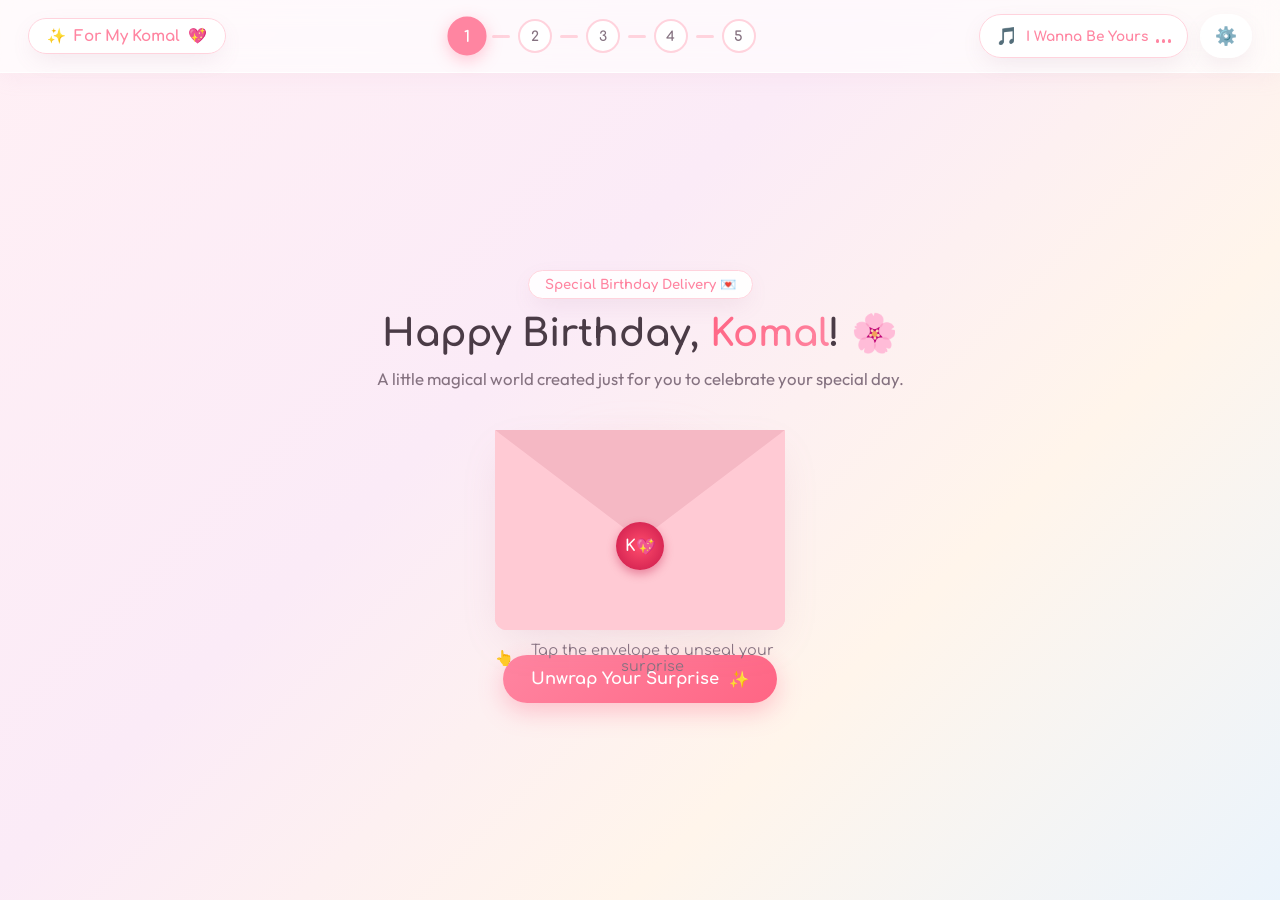
==== komal-birthday-web/index.html @ 4c9a9491 "feat: integrate Arctic Monkeys - I Wanna Be Yours arrangement and custom MP3 loader" ====
<!DOCTYPE html>
<html lang="en">
<head>
  <meta charset="UTF-8">
  <meta name="viewport" content="width=device-width, initial-scale=1.0, maximum-scale=1.0, user-scalable=no, viewport-fit=cover">
  <title>Happy Birthday Komal! 🌸✨</title>
  <meta name="description" content="A magical, interactive birthday surprise website made with love for Komal.">
  <meta name="theme-color" content="#FFE4E1">

  <!-- Google Fonts -->
  <link rel="preconnect" href="https://fonts.googleapis.com">
  <link rel="preconnect" href="https://fonts.gstatic.com" crossorigin>
  <link href="https://fonts.googleapis.com/css2?family=Caveat:wght@600;700&family=Comfortaa:wght@400;600;700&family=Outfit:wght@300;400;500;600;700&family=Playfair+Display:ital,wght@0,600;1,600&display=swap" rel="stylesheet">

  <link rel="stylesheet" href="css/style.css">
</head>
<body>
  <!-- Ambient Particle Canvas for Sparkles and Hearts -->
  <canvas id="ambient-canvas"></canvas>
  <canvas id="confetti-canvas"></canvas>

  <!-- App Header & Navigation Bar -->
  <header class="app-header">
    <div class="header-left">
      <div class="recipient-tag">
        <span class="sparkle-icon">✨</span>
        <span class="tag-text">For My Komal</span>
        <span class="heart-pulse">💖</span>
      </div>
    </div>

    <!-- Scene Progress Indicator -->
    <nav class="scene-stepper" aria-label="Progress">
      <button class="step-dot active" data-scene="1" title="Surprise Gate"><span class="step-num">1</span></button>
      <div class="step-line"></div>
      <button class="step-dot" data-scene="2" title="Balloons"><span class="step-num">2</span></button>
      <div class="step-line"></div>
      <button class="step-dot" data-scene="3" title="Birthday Cake"><span class="step-num">3</span></button>
      <div class="step-line"></div>
      <button class="step-dot" data-scene="4" title="Love Letter"><span class="step-num">4</span></button>
      <div class="step-line"></div>
      <button class="step-dot" data-scene="5" title="Gift Box"><span class="step-num">5</span></button>
    </nav>

    <div class="header-right">
      <!-- Music Control: Arctic Monkeys - I Wanna Be Yours -->
      <button id="music-btn" class="icon-btn music-track-btn" title="Arctic Monkeys - I Wanna Be Yours" aria-label="Music Toggle">
        <span class="music-icon">🎵</span>
        <span class="music-title">I Wanna Be Yours</span>
        <span class="sound-wave">
          <span class="bar"></span>
          <span class="bar"></span>
          <span class="bar"></span>
        </span>
      </button>

      <!-- Personalize / Add Photos Drawer Trigger -->
      <button id="open-settings-btn" class="icon-btn settings-btn" title="Personalize Photos & Letter" aria-label="Settings">
        <span>⚙️</span>
      </button>
    </div>
    <!-- Hidden HTML5 Audio Element for custom MP3 -->
    <audio id="bgm-audio" loop preload="auto" src="audio/i-wanna-be-yours.mp3"></audio>
  </header>

  <!-- Main Tablet Container -->
  <main class="viewport-stage">
    
    <!-- ==================== SCENE 1: THE SURPRISE GATE ==================== -->
    <section id="scene-1" class="scene active">
      <div class="scene-content gate-container">
        <div class="scene-badge">Special Birthday Delivery 💌</div>
        <h1 class="main-title">Happy Birthday, <span class="highlight-name name-target">Komal</span>! 🌸</h1>
        <p class="subtitle">A little magical world created just for you to celebrate your special day.</p>

        <!-- 3D Wax-Sealed Envelope -->
        <div class="envelope-wrapper" id="envelope-trigger" role="button" tabindex="0" aria-label="Open Birthday Envelope">
          <div class="envelope-glow"></div>
          <div class="envelope">
            <div class="envelope-back"></div>
            <div class="envelope-letter">
              <div class="mini-letter-content">
                <span class="mini-heart">🍓</span>
                <h3>To the sweetest girl in the universe...</h3>
                <p>Today is all about YOU! ✨</p>
              </div>
            </div>
            <div class="envelope-front"></div>
            <div class="envelope-flap"></div>
            <div class="wax-seal">
              <span class="seal-letter">K</span>
              <span class="seal-sparkle">💖</span>
            </div>
          </div>
          <div class="tap-hint">
            <span class="hand-icon">👆</span>
            <span>Tap the envelope to unseal your surprise</span>
          </div>
        </div>

        <button class="btn btn-primary start-journey-btn" id="start-btn">
          <span>Unwrap Your Surprise</span>
          <span class="btn-arrow">✨</span>
        </button>
      </div>
    </section>

    <!-- ==================== SCENE 2: BALLOON POP EXTRAVAGANZA ==================== -->
    <section id="scene-2" class="scene">
      <div class="scene-content balloons-stage">
        <div class="scene-badge">Mini Game • Tap & Pop 🎈</div>
        <h2 class="scene-heading">Pop Every Balloon, <span class="name-target">Komal</span>!</h2>
        <p class="scene-subheading">Each floating balloon holds a sweet reason why you are so special.</p>

        <div class="balloon-counter-badge">
          <span>Balloons Popped: </span>
          <strong id="popped-count">0</strong> / <strong>6</strong>
        </div>

        <!-- Floating Balloons Playground -->
        <div class="balloons-arena" id="balloons-arena">
          <!-- Injected via JavaScript with pastel colors -->
        </div>

        <!-- Compliment Popup Card -->
        <div class="compliment-card" id="compliment-display">
          <span class="quote-icon">🌸</span>
          <p id="compliment-text">Tap any balloon above to discover what's inside!</p>
        </div>

        <div class="scene-actions">
          <button class="btn btn-secondary nav-btn" data-target="1">
            <span>← Back</span>
          </button>
          <button class="btn btn-primary nav-btn disabled" id="balloons-next-btn" data-target="3">
            <span>Make a Birthday Wish 🎂</span>
            <span class="btn-arrow">➔</span>
          </button>
        </div>
      </div>
    </section>

    <!-- ==================== SCENE 3: CAKE & CANDLE RITUAL ==================== -->
    <section id="scene-3" class="scene">
      <div class="scene-content cake-stage">
        <div class="scene-badge">The Birthday Ritual 🎂</div>
        <h2 class="scene-heading">Make a Wish, <span class="name-target">Komal</span>!</h2>
        <p class="scene-subheading" id="blow-instruction">
          Close your eyes, make your deepest wish, and <strong>blow gently into your mic</strong> or <strong>tap each candle flame</strong>!
        </p>

        <!-- Mic Access Button / Status -->
        <div class="mic-status-bar">
          <button id="enable-mic-btn" class="pill-btn">
            <span>🎙️ Enable Mic to Blow Out Candles</span>
          </button>
          <span id="mic-feedback" class="mic-meter"></span>
        </div>

        <!-- 3D Birthday Cake Container -->
        <div class="cake-container" id="cake-interactive">
          <div class="cake-topper">
            <span class="topper-text">Happy Birthday Komal 💕</span>
          </div>

          <!-- Candles Container -->
          <div class="candles-row" id="candles-row">
            <div class="candle" data-candle="1">
              <div class="flame-wrapper">
                <div class="flame"></div>
                <div class="flame-glow"></div>
                <div class="smoke"></div>
              </div>
              <div class="wick"></div>
              <div class="candle-stick candle-pink"></div>
            </div>
            <div class="candle center-candle" data-candle="2">
              <div class="flame-wrapper">
                <div class="flame"></div>
                <div class="flame-glow"></div>
                <div class="smoke"></div>
              </div>
              <div class="wick"></div>
              <div class="candle-stick candle-yellow"></div>
            </div>
            <div class="candle" data-candle="3">
              <div class="flame-wrapper">
                <div class="flame"></div>
                <div class="flame-glow"></div>
                <div class="smoke"></div>
              </div>
              <div class="wick"></div>
              <div class="candle-stick candle-mint"></div>
            </div>
          </div>

          <!-- Multi-tier Cake -->
          <div class="cake-tiers">
            <!-- Top Tier -->
            <div class="cake-tier tier-top">
              <div class="frosting-layer">
                <span class="strawberry">🍓</span>
                <span class="strawberry">🍓</span>
                <span class="strawberry">🍓</span>
              </div>
              <div class="cake-body">
                <div class="cream-drips"></div>
                <div class="sprinkles"></div>
              </div>
            </div>

            <!-- Bottom Tier -->
            <div class="cake-tier tier-bottom">
              <div class="frosting-layer">
                <span class="macaron">🌸</span>
                <span class="macaron">💖</span>
                <span class="macaron">🌸</span>
              </div>
              <div class="cake-body">
                <div class="cream-drips"></div>
                <div class="sprinkles"></div>
              </div>
            </div>

            <!-- Cake Plate Stand -->
            <div class="cake-plate"></div>
          </div>
        </div>

        <!-- Post-Blow Wish Revealed Message -->
        <div class="wish-success-card" id="wish-success">
          <div class="sparkle-badge">🎉 May all your wishes come true! 🎉</div>
          <p>Your smile is the sweetest celebration in the world.</p>
        </div>

        <div class="scene-actions">
          <button class="btn btn-secondary nav-btn" data-target="2">
            <span>← Back</span>
          </button>
          <button class="btn btn-primary nav-btn disabled" id="cake-next-btn" data-target="4">
            <span>Open Your Love Letter 💌</span>
            <span class="btn-arrow">➔</span>
          </button>
        </div>
      </div>
    </section>

    <!-- ==================== SCENE 4: LOVE LETTER & POLAROIDS ==================== -->
    <section id="scene-4" class="scene">
      <div class="scene-content letter-stage">
        <div class="scene-badge">From The Bottom Of My Heart 💌</div>
        
        <!-- Two-column Tablet Layout -->
        <div class="letter-polaroids-grid">
          
          <!-- Column 1: The Stationery Love Letter -->
          <div class="letter-column">
            <div class="stationery-card">
              <div class="stationery-header">
                <div class="stationery-date" id="letter-date">September 23, 2026 • For Komal</div>
                <div class="stationery-seal">🌸</div>
              </div>
              <h2 class="letter-salutation">My Dearest <span class="name-target">Komal</span>,</h2>
              <div class="letter-body" id="letter-content-display">
                <p>Happy Birthday to the girl who walked into my life and made everything brighter, gentler, and infinitely more beautiful.</p>
                <p>Every time you laugh, my whole day lights up. Your kindness, your sweet stubbornness, the way your eyes sparkle when you're happy — there are a million little things about you that I fall in love with over and over again.</p>
                <p>I hope today showers you with all the warmth, joy, and peace you so effortlessly give to everyone around you. You deserve the entire universe and every sweet dream your heart is holding.</p>
                <p class="letter-closing">Always yours,<br><em id="sender-display" class="sender-name">Your Favorite Person 💕</em></p>
              </div>
              <div class="letter-footer">
                <span class="stationery-doodle">🎀 🍓 🍰 🌸 ✨</span>
              </div>
            </div>
          </div>

          <!-- Column 2: Vintage Polaroid Memories Stack -->
          <div class="polaroids-column">
            <div class="polaroids-shelf-header">
              <h3>Our Favorite Moments 📷</h3>
              <p>Swipe or tap each memory card</p>
            </div>

            <div class="polaroid-stack" id="polaroid-stack">
              <!-- Memory 1 -->
              <div class="polaroid-card" data-index="0" style="--rotation: -4deg;">
                <div class="tape-strip"></div>
                <div class="photo-frame">
                  <img id="polaroid-img-0" src="https://images.unsplash.com/photo-1518199266791-5375a83190b7?auto=format&fit=crop&w=600&q=80" alt="Beautiful Moment 1">
                </div>
                <p class="caption" id="polaroid-cap-0">That unforgettable radiant smile ✨</p>
              </div>

              <!-- Memory 2 -->
              <div class="polaroid-card" data-index="1" style="--rotation: 3deg;">
                <div class="tape-strip"></div>
                <div class="photo-frame">
                  <img id="polaroid-img-1" src="https://images.unsplash.com/photo-1516589178581-6cd7833ae3b2?auto=format&fit=crop&w=600&q=80" alt="Beautiful Moment 2">
                </div>
                <p class="caption" id="polaroid-cap-1">Sweetest laughs & memories 🌸</p>
              </div>

              <!-- Memory 3 -->
              <div class="polaroid-card" data-index="2" style="--rotation: -2deg;">
                <div class="tape-strip"></div>
                <div class="photo-frame">
                  <img id="polaroid-img-2" src="https://images.unsplash.com/photo-1529333166437-7750a6dd5a70?auto=format&fit=crop&w=600&q=80" alt="Beautiful Moment 3">
                </div>
                <p class="caption" id="polaroid-cap-2">My favorite travel partner 🍓</p>
              </div>

              <!-- Memory 4 -->
              <div class="polaroid-card" data-index="3" style="--rotation: 5deg;">
                <div class="tape-strip"></div>
                <div class="photo-frame">
                  <img id="polaroid-img-3" src="https://images.unsplash.com/photo-1522673607200-164d1b6ce486?auto=format&fit=crop&w=600&q=80" alt="Beautiful Moment 4">
                </div>
                <p class="caption" id="polaroid-cap-3">Always by your side, forever 💖</p>
              </div>
            </div>

            <!-- Quick Add Photos Banner -->
            <button class="add-photos-inline-btn" id="open-uploader-shortcut">
              <span>📷 Drop Your Real Photos Here</span>
            </button>
          </div>
        </div>

        <div class="scene-actions">
          <button class="btn btn-secondary nav-btn" data-target="3">
            <span>← Back</span>
          </button>
          <button class="btn btn-primary nav-btn" data-target="5">
            <span>One More Surprise! 🎁</span>
            <span class="btn-arrow">➔</span>
          </button>
        </div>
      </div>
    </section>

    <!-- ==================== SCENE 5: MYSTERY GIFT BOX FINALE ==================== -->
    <section id="scene-5" class="scene">
      <div class="scene-content gift-stage">
        <div class="scene-badge">The Final Surprise 🎁</div>
        <h2 class="scene-heading">A Special Gift For <span class="name-target">Komal</span>!</h2>
        <p class="scene-subheading" id="gift-instruction">Tap the golden ribbon to untie the gift box...</p>

        <!-- 3D Interactive Gift Box -->
        <div class="gift-box-wrapper" id="gift-box-trigger" role="button" tabindex="0" aria-label="Open Birthday Gift Box">
          <div class="gift-box-glow"></div>
          
          <div class="gift-box" id="gift-box">
            <!-- Box Lid -->
            <div class="box-lid" id="box-lid">
              <div class="lid-top"></div>
              <div class="ribbon-bow">
                <div class="bow-loop left"></div>
                <div class="bow-loop right"></div>
                <div class="bow-center"></div>
              </div>
              <div class="ribbon-vertical"></div>
              <div class="ribbon-horizontal"></div>
            </div>

            <!-- Box Base -->
            <div class="box-body">
              <div class="ribbon-vertical-body"></div>
              <div class="ribbon-horizontal-body"></div>
            </div>
          </div>

          <div class="gift-tap-hint">
            <span class="pulse-hand">👆</span>
            <span>Tap to open!</span>
          </div>
        </div>

        <!-- Climax Keepsake Card (Pops out of Box) -->
        <div class="grand-finale-card hidden" id="finale-card">
          <div class="finale-crown">👑</div>
          <h3 class="finale-title">Happy Birthday, My Queen Komal! 💖</h3>
          <p class="finale-quote">
            "You are loved today, tomorrow, and every single day that follows."
          </p>
          <div class="finale-wishes-grid">
            <div class="wish-item">
              <span class="wish-emoji">🌟</span>
              <span>Endless Happiness</span>
            </div>
            <div class="wish-item">
              <span class="wish-emoji">🌸</span>
              <span>Peace & Good Health</span>
            </div>
            <div class="wish-item">
              <span class="wish-emoji">🍰</span>
              <span>Sweetest Adventures</span>
            </div>
            <div class="wish-item">
              <span class="wish-emoji">💝</span>
              <span>Unconditional Love</span>
            </div>
          </div>
          
          <div class="finale-actions">
            <button class="btn btn-primary" id="replay-btn">
              <span>🔄 Replay The Magic</span>
            </button>
            <button class="btn btn-secondary" id="open-share-btn">
              <span>💌 Re-read Love Letter</span>
            </button>
          </div>
        </div>

        <div class="scene-actions finale-nav">
          <button class="btn btn-secondary nav-btn" data-target="4">
            <span>← Back to Letter</span>
          </button>
        </div>
      </div>
    </section>

  </main>

  <!-- ==================== PERSONALIZATION MODAL DRAWER ==================== -->
  <aside class="modal-overlay" id="personalize-modal" aria-hidden="true">
    <div class="modal-sheet">
      <div class="modal-header">
        <div class="modal-title-row">
          <span class="modal-icon">⚙️</span>
          <h3>Personalize Komal's Surprise</h3>
        </div>
        <button class="modal-close-btn" id="close-settings-btn" aria-label="Close settings">✕</button>
      </div>

      <div class="modal-body">
        <p class="modal-intro">Easily replace photos and adjust the love letter anytime. All changes are saved automatically on this device!</p>

        <!-- Recipient & Sender Names -->
        <div class="form-group">
          <label for="input-recipient-name">Recipient Name:</label>
          <input type="text" id="input-recipient-name" value="Komal" placeholder="e.g. Komal">
        </div>

        <div class="form-group">
          <label for="input-sender-name">Your Sign-off / Nickname:</label>
          <input type="text" id="input-sender-name" value="Your Favorite Person 💕" placeholder="e.g. With all my love, Ritesh">
        </div>

        <!-- Custom Love Letter Text -->
        <div class="form-group">
          <label for="input-letter-text">Love Letter Message:</label>
          <textarea id="input-letter-text" rows="5" placeholder="Write your heartfelt birthday letter here..."></textarea>
        </div>

        <!-- Polaroid Photos Uploader (4 slots) -->
        <div class="form-group">
          <label>Memory Photos (Upload 4 Photos):</label>
          <div class="photo-upload-grid">
            <div class="photo-slot">
              <span class="slot-num">Photo 1</span>
              <label class="upload-box" for="file-photo-0">
                <img id="preview-photo-0" src="" alt="Photo 1 Preview" class="slot-preview hidden">
                <span class="upload-placeholder">+ Add</span>
              </label>
              <input type="file" id="file-photo-0" accept="image/*" class="file-input">
              <input type="text" id="cap-photo-0" class="cap-input" placeholder="Caption 1">
            </div>

            <div class="photo-slot">
              <span class="slot-num">Photo 2</span>
              <label class="upload-box" for="file-photo-1">
                <img id="preview-photo-1" src="" alt="Photo 2 Preview" class="slot-preview hidden">
                <span class="upload-placeholder">+ Add</span>
              </label>
              <input type="file" id="file-photo-1" accept="image/*" class="file-input">
              <input type="text" id="cap-photo-1" class="cap-input" placeholder="Caption 2">
            </div>

            <div class="photo-slot">
              <span class="slot-num">Photo 3</span>
              <label class="upload-box" for="file-photo-2">
                <img id="preview-photo-2" src="" alt="Photo 3 Preview" class="slot-preview hidden">
                <span class="upload-placeholder">+ Add</span>
              </label>
              <input type="file" id="file-photo-2" accept="image/*" class="file-input">
              <input type="text" id="cap-photo-2" class="cap-input" placeholder="Caption 3">
            </div>

            <div class="photo-slot">
              <span class="slot-num">Photo 4</span>
              <label class="upload-box" for="file-photo-3">
                <img id="preview-photo-3" src="" alt="Photo 4 Preview" class="slot-preview hidden">
                <span class="upload-placeholder">+ Add</span>
              </label>
              <input type="file" id="file-photo-3" accept="image/*" class="file-input">
              <input type="text" id="cap-photo-3" class="cap-input" placeholder="Caption 4">
            </div>
          </div>
        <!-- Background Music Selector -->
        <div class="form-group">
          <label>Background Music:</label>
          <div class="music-config-box">
            <div class="music-info-row">
              <span class="music-icon-badge">🎵</span>
              <div>
                <strong>Arctic Monkeys — I Wanna Be Yours</strong>
                <p id="music-status-detail">Playing built-in romantic ambient arrangement</p>
              </div>
            </div>
            <label for="music-file-input" class="pill-btn upload-audio-btn">
              <span>📁 Upload Your Own MP3 File</span>
            </label>
            <input type="file" id="music-file-input" accept="audio/*" class="file-input">
          </div>
        </div>

        <div class="modal-footer-actions">
          <button class="btn btn-secondary" id="reset-defaults-btn">Reset to Sweet Defaults</button>
          <button class="btn btn-primary" id="save-settings-btn">Save Changes ✨</button>
        </div>
      </div>
    </div>
  </aside>

  <!-- Canvas Confetti Library (loaded via CDN with local fallback support) -->
  <script src="https://cdn.jsdelivr.net/npm/canvas-confetti@1.9.3/dist/confetti.browser.min.js"></script>
  <script src="js/confetti-local.js"></script>

  <!-- Application Modules -->
  <script src="js/audio.js"></script>
  <script src="js/balloons.js"></script>
  <script src="js/cake.js"></script>
  <script src="js/memories.js"></script>
  <script src="js/gift.js"></script>
  <script src="js/app.js"></script>
</body>
</html>
---- komal-birthday-web/css/style.css ----
/* ========================================================
   KOMAL'S BIRTHDAY SURPRISE - PASTEL WONDERLAND DESIGN SYSTEM
   Optimized for Tablets (iPad, Android Tabs) & Responsive Web
   ======================================================== */

:root {
  /* Cute & Playful Pastel Wonderland Palette */
  --bg-gradient: linear-gradient(135deg, #FFF0F5 0%, #FBEBF7 40%, #FFF5EB 70%, #EBF4FC 100%);
  --primary-pink: #FF85A1;
  --primary-hover: #FF6584;
  --soft-pink: #FFD3DD;
  --cream: #FFFDF9;
  --cream-alt: #FFF6F0;
  --pastel-lavender: #E8DDFA;
  --pastel-yellow: #FFF2B2;
  --pastel-mint: #C4F4E4;
  --pastel-peach: #FFD8BE;
  --pastel-blue: #CDE8FF;
  
  --text-primary: #4A3B46;
  --text-muted: #857280;
  --text-light: #A895A3;
  --accent-gold: #FFC043;
  --candle-flame: #FFA600;

  /* Glassmorphism & Depth */
  --glass-bg: rgba(255, 255, 255, 0.78);
  --glass-border: rgba(255, 255, 255, 0.95);
  --card-shadow: 0 16px 40px -12px rgba(186, 126, 161, 0.22);
  --card-shadow-hover: 0 24px 48px -10px rgba(186, 126, 161, 0.32);
  --soft-shadow: 0 8px 24px -6px rgba(162, 114, 142, 0.16);

  /* Typography */
  --font-main: 'Outfit', -apple-system, BlinkMacSystemFont, sans-serif;
  --font-display: 'Comfortaa', cursive, sans-serif;
  --font-handwriting: 'Caveat', cursive, sans-serif;
  --font-serif: 'Playfair Display', Georgia, serif;

  /* Layout & Viewports */
  --tab-max-width: 1040px;
  --touch-target-min: 48px;
  --border-radius-lg: 28px;
  --border-radius-md: 18px;
  --border-radius-sm: 12px;
}

/* ==================== RESET & BASE ==================== */
*, *::before, *::after {
  box-sizing: border-box;
  margin: 0;
  padding: 0;
  -webkit-tap-highlight-color: transparent;
}

html, body {
  width: 100%;
  height: 100%;
  overflow: hidden;
  font-family: var(--font-main);
  background: var(--bg-gradient);
  color: var(--text-primary);
  user-select: none;
  -webkit-user-select: none;
}

body {
  position: relative;
  display: flex;
  flex-direction: column;
}

/* Background Particle & Confetti Canvases */
#ambient-canvas, #confetti-canvas {
  position: fixed;
  top: 0;
  left: 0;
  width: 100%;
  height: 100%;
  pointer-events: none;
  z-index: 1;
}
#confetti-canvas {
  z-index: 99;
}

/* ==================== APP HEADER & NAVIGATION ==================== */
.app-header {
  position: relative;
  z-index: 10;
  display: flex;
  align-items: center;
  justify-content: space-between;
  padding: 14px 28px;
  background: rgba(255, 255, 255, 0.65);
  backdrop-filter: blur(12px);
  -webkit-backdrop-filter: blur(12px);
  border-bottom: 1.5px solid var(--glass-border);
  box-shadow: 0 4px 20px rgba(220, 180, 205, 0.12);
}

.recipient-tag {
  display: inline-flex;
  align-items: center;
  gap: 8px;
  padding: 8px 18px;
  background: rgba(255, 255, 255, 0.9);
  border: 1.5px solid var(--soft-pink);
  border-radius: 999px;
  font-family: var(--font-display);
  font-weight: 700;
  font-size: 0.95rem;
  color: var(--primary-pink);
  box-shadow: var(--soft-shadow);
}

.heart-pulse {
  display: inline-block;
  animation: heartBeat 1.4s infinite ease-in-out;
}

@keyframes heartBeat {
  0%, 100% { transform: scale(1); }
  50% { transform: scale(1.25); }
}

/* Scene Stepper Indicator */
.scene-stepper {
  display: flex;
  align-items: center;
  gap: 8px;
}

.step-dot {
  width: 34px;
  height: 34px;
  border-radius: 50%;
  border: 2px solid var(--soft-pink);
  background: #FFF;
  color: var(--text-muted);
  font-family: var(--font-display);
  font-weight: 700;
  font-size: 0.85rem;
  display: flex;
  align-items: center;
  justify-content: center;
  cursor: pointer;
  transition: all 0.3s cubic-bezier(0.34, 1.56, 0.64, 1);
}

.step-dot.active {
  background: var(--primary-pink);
  color: #FFF;
  border-color: var(--primary-pink);
  transform: scale(1.15);
  box-shadow: 0 4px 14px rgba(255, 133, 161, 0.45);
}

.step-dot.completed {
  background: var(--pastel-lavender);
  color: var(--text-primary);
  border-color: var(--primary-pink);
}

.step-line {
  width: 18px;
  height: 3px;
  background: var(--soft-pink);
  border-radius: 2px;
}

.header-right {
  display: flex;
  align-items: center;
  gap: 12px;
}

.icon-btn {
  display: inline-flex;
  align-items: center;
  justify-content: center;
  gap: 6px;
  min-width: 44px;
  height: 44px;
  padding: 0 14px;
  border-radius: 999px;
  border: 1.5px solid var(--glass-border);
  background: rgba(255, 255, 255, 0.85);
  cursor: pointer;
  font-size: 1.1rem;
  box-shadow: var(--soft-shadow);
  transition: all 0.25s ease;
}

.icon-btn:hover {
  transform: translateY(-2px);
  background: #FFF;
  box-shadow: var(--card-shadow);
}

.sound-wave {
  display: inline-flex;
  align-items: flex-end;
  gap: 3px;
  height: 14px;
}

.sound-wave .bar {
  width: 3px;
  height: 4px;
  background: var(--primary-pink);
  border-radius: 3px;
  transition: height 0.2s ease;
}

.icon-btn.playing .sound-wave .bar:nth-child(1) { animation: soundBar 0.8s infinite ease-in-out alternate; }
.icon-btn.playing .sound-wave .bar:nth-child(2) { animation: soundBar 0.6s infinite ease-in-out alternate 0.2s; }
.icon-btn.playing .sound-wave .bar:nth-child(3) { animation: soundBar 0.9s infinite ease-in-out alternate 0.4s; }

@keyframes soundBar {
  0% { height: 4px; }
  100% { height: 16px; }
}

/* ==================== VIEWPORT STAGE & SCENES ==================== */
.viewport-stage {
  position: relative;
  z-index: 5;
  flex: 1;
  width: 100%;
  max-width: var(--tab-max-width);
  margin: 0 auto;
  padding: 20px 24px;
  height: calc(100vh - 75px);
  overflow-y: auto;
  overflow-x: hidden;
  -webkit-overflow-scrolling: touch;
}

.scene {
  display: none;
  opacity: 0;
  transform: translateY(20px) scale(0.98);
  transition: opacity 0.5s ease, transform 0.5s cubic-bezier(0.16, 1, 0.3, 1);
  min-height: 100%;
  width: 100%;
}

.scene.active {
  display: flex;
  flex-direction: column;
  align-items: center;
  justify-content: center;
  opacity: 1;
  transform: translateY(0) scale(1);
}

.scene-content {
  width: 100%;
  display: flex;
  flex-direction: column;
  align-items: center;
  text-align: center;
  margin: auto 0;
  padding: 10px 0;
}

/* Badges & Titles */
.scene-badge {
  display: inline-block;
  padding: 6px 16px;
  background: rgba(255, 255, 255, 0.9);
  border: 1.5px solid var(--soft-pink);
  border-radius: 999px;
  font-family: var(--font-display);
  font-size: 0.82rem;
  font-weight: 700;
  color: var(--primary-pink);
  margin-bottom: 12px;
  box-shadow: var(--soft-shadow);
}

.main-title {
  font-family: var(--font-display);
  font-size: 2.35rem;
  font-weight: 700;
  line-height: 1.25;
  color: var(--text-primary);
  margin-bottom: 8px;
}

.scene-heading {
  font-family: var(--font-display);
  font-size: 2.1rem;
  font-weight: 700;
  margin-bottom: 8px;
}

.highlight-name {
  color: var(--primary-pink);
  background: linear-gradient(120deg, #FF6584, #FF85A1);
  -webkit-background-clip: text;
  -webkit-text-fill-color: transparent;
}

.subtitle, .scene-subheading {
  font-size: 1.05rem;
  color: var(--text-muted);
  max-width: 540px;
  line-height: 1.5;
  margin-bottom: 24px;
}

/* ==================== BUTTONS ==================== */
.btn {
  display: inline-flex;
  align-items: center;
  justify-content: center;
  gap: 10px;
  min-height: var(--touch-target-min);
  padding: 12px 28px;
  border-radius: 999px;
  border: none;
  font-family: var(--font-display);
  font-size: 1.02rem;
  font-weight: 700;
  cursor: pointer;
  transition: all 0.3s cubic-bezier(0.34, 1.56, 0.64, 1);
  box-shadow: var(--soft-shadow);
}

.btn-primary {
  background: linear-gradient(135deg, #FF85A1 0%, #FF6584 100%);
  color: #FFF;
  box-shadow: 0 8px 24px rgba(255, 101, 132, 0.35);
}

.btn-primary:hover:not(.disabled) {
  transform: translateY(-3px) scale(1.03);
  box-shadow: 0 12px 30px rgba(255, 101, 132, 0.45);
}

.btn-secondary {
  background: rgba(255, 255, 255, 0.9);
  color: var(--text-primary);
  border: 1.5px solid var(--soft-pink);
}

.btn-secondary:hover {
  background: #FFF;
  transform: translateY(-2px);
}

.btn.disabled {
  opacity: 0.45;
  cursor: not-allowed;
  pointer-events: none;
  transform: none !important;
  box-shadow: none !important;
}

.scene-actions {
  display: flex;
  align-items: center;
  justify-content: center;
  gap: 16px;
  margin-top: 26px;
  width: 100%;
}

/* ==================== SCENE 1: ENVELOPE ==================== */
.gate-container {
  max-width: 600px;
}

.envelope-wrapper {
  position: relative;
  width: 290px;
  height: 200px;
  margin: 15px auto 25px;
  cursor: pointer;
  perspective: 1000px;
}

.envelope-glow {
  position: absolute;
  top: 50%;
  left: 50%;
  width: 260px;
  height: 180px;
  transform: translate(-50%, -50%);
  background: radial-gradient(circle, rgba(255, 182, 193, 0.6) 0%, rgba(255, 255, 255, 0) 70%);
  filter: blur(20px);
  z-index: 0;
  animation: pulseGlow 3s infinite alternate;
}

@keyframes pulseGlow {
  0% { transform: translate(-50%, -50%) scale(0.9); opacity: 0.6; }
  100% { transform: translate(-50%, -50%) scale(1.2); opacity: 1; }
}

.envelope {
  position: relative;
  width: 100%;
  height: 100%;
  border-radius: 12px;
  box-shadow: var(--card-shadow);
  transition: transform 0.4s cubic-bezier(0.34, 1.56, 0.64, 1);
  z-index: 2;
}

.envelope-wrapper:hover .envelope {
  transform: translateY(-6px);
}

.envelope-back {
  position: absolute;
  width: 100%;
  height: 100%;
  background: #F7D0D8;
  border-radius: 12px;
}

.envelope-letter {
  position: absolute;
  top: 10px;
  left: 15px;
  width: 260px;
  height: 170px;
  background: #FFFDF9;
  border-radius: 10px;
  padding: 16px;
  box-shadow: 0 4px 12px rgba(0,0,0,0.06);
  transition: transform 0.6s cubic-bezier(0.16, 1, 0.3, 1);
  z-index: 2;
}

.envelope-wrapper.open .envelope-letter {
  transform: translateY(-80px);
}

.mini-letter-content {
  text-align: center;
  font-family: var(--font-handwriting);
}

.mini-letter-content h3 {
  font-size: 1.35rem;
  color: var(--primary-pink);
  margin: 6px 0;
}

.mini-letter-content p {
  font-size: 1.15rem;
  color: var(--text-muted);
}

.envelope-front {
  position: absolute;
  bottom: 0;
  width: 0;
  height: 0;
  border-left: 145px solid #FFCAD4;
  border-right: 145px solid #FFCAD4;
  border-top: 100px solid transparent;
  border-bottom: 100px solid #FFCAD4;
  border-radius: 0 0 12px 12px;
  z-index: 3;
}

.envelope-flap {
  position: absolute;
  top: 0;
  left: 0;
  width: 0;
  height: 0;
  border-left: 145px solid transparent;
  border-right: 145px solid transparent;
  border-top: 110px solid #F5B8C4;
  transform-origin: top;
  transition: transform 0.6s cubic-bezier(0.16, 1, 0.3, 1);
  z-index: 4;
}

.envelope-wrapper.open .envelope-flap {
  transform: rotateX(180deg);
  z-index: 1;
}

.wax-seal {
  position: absolute;
  top: 92px;
  left: 50%;
  transform: translateX(-50%);
  width: 48px;
  height: 48px;
  background: radial-gradient(circle, #FF4D6D 0%, #C9184A 100%);
  border-radius: 50%;
  display: flex;
  align-items: center;
  justify-content: center;
  color: #FFF;
  font-family: var(--font-display);
  font-weight: 700;
  box-shadow: 0 4px 10px rgba(201, 24, 74, 0.4);
  z-index: 5;
  transition: opacity 0.3s ease;
}

.envelope-wrapper.open .wax-seal {
  opacity: 0;
  pointer-events: none;
}

.tap-hint {
  display: flex;
  align-items: center;
  justify-content: center;
  gap: 6px;
  margin-top: 12px;
  font-family: var(--font-display);
  font-size: 0.9rem;
  color: var(--text-muted);
}

.hand-icon {
  animation: bounceHand 1.5s infinite;
}

@keyframes bounceHand {
  0%, 100% { transform: translateY(0); }
  50% { transform: translateY(-6px); }
}

/* ==================== SCENE 2: BALLOONS ==================== */
.balloons-stage {
  max-width: 820px;
}

.balloon-counter-badge {
  display: inline-flex;
  gap: 4px;
  padding: 8px 20px;
  background: rgba(255, 255, 255, 0.92);
  border: 1.5px solid var(--soft-pink);
  border-radius: 999px;
  font-family: var(--font-display);
  font-size: 0.95rem;
  margin-bottom: 20px;
  box-shadow: var(--soft-shadow);
}

.balloons-arena {
  position: relative;
  width: 100%;
  height: 290px;
  display: flex;
  align-items: center;
  justify-content: space-around;
  flex-wrap: wrap;
  gap: 15px;
  margin-bottom: 20px;
}

.balloon-item {
  position: relative;
  width: 90px;
  height: 120px;
  cursor: pointer;
  transition: transform 0.25s cubic-bezier(0.34, 1.56, 0.64, 1);
  animation: floatBalloon 3s ease-in-out infinite alternate;
}

.balloon-item:hover {
  transform: scale(1.1) translateY(-6px);
}

.balloon-body {
  position: relative;
  width: 90px;
  height: 110px;
  border-radius: 50% 50% 50% 50% / 40% 40% 60% 60%;
  box-shadow: inset -10px -10px 20px rgba(0,0,0,0.08), 0 10px 24px rgba(186, 126, 161, 0.25);
  display: flex;
  align-items: center;
  justify-content: center;
}

.balloon-body::before {
  content: '';
  position: absolute;
  top: 15px;
  left: 15px;
  width: 20px;
  height: 35px;
  border-radius: 50%;
  background: rgba(255, 255, 255, 0.55);
  transform: rotate(-30deg);
}

.balloon-tail {
  position: absolute;
  bottom: -6px;
  left: 50%;
  transform: translateX(-50%);
  width: 0;
  height: 0;
  border-left: 6px solid transparent;
  border-right: 6px solid transparent;
  border-bottom: 8px solid inherit;
}

.balloon-string {
  position: absolute;
  top: 115px;
  left: 50%;
  width: 2px;
  height: 50px;
  background: rgba(180, 160, 175, 0.5);
  transform-origin: top center;
  animation: swayString 2.5s ease-in-out infinite alternate;
}

@keyframes floatBalloon {
  0% { transform: translateY(0); }
  100% { transform: translateY(-16px); }
}

@keyframes swayString {
  0% { transform: rotate(-6deg); }
  100% { transform: rotate(6deg); }
}

/* Popped Balloon State */
.balloon-item.popped {
  pointer-events: none;
  animation: popDisappear 0.3s forwards ease-out;
}

@keyframes popDisappear {
  0% { transform: scale(1); opacity: 1; }
  50% { transform: scale(1.4); opacity: 0.8; }
  100% { transform: scale(0); opacity: 0; }
}

.compliment-card {
  width: 100%;
  max-width: 580px;
  min-height: 80px;
  padding: 18px 24px;
  background: var(--glass-bg);
  backdrop-filter: blur(14px);
  -webkit-backdrop-filter: blur(14px);
  border: 1.5px solid var(--glass-border);
  border-radius: var(--border-radius-md);
  box-shadow: var(--card-shadow);
  display: flex;
  align-items: center;
  justify-content: center;
  gap: 12px;
  font-family: var(--font-handwriting);
  font-size: 1.55rem;
  color: var(--text-primary);
  transition: all 0.35s ease;
}

.compliment-card.highlight {
  animation: popCard 0.4s cubic-bezier(0.34, 1.56, 0.64, 1);
  border-color: var(--primary-pink);
}

@keyframes popCard {
  0% { transform: scale(0.96); }
  50% { transform: scale(1.04); }
  100% { transform: scale(1); }
}

/* ==================== SCENE 3: CAKE & CANDLES ==================== */
.cake-stage {
  max-width: 700px;
}

.mic-status-bar {
  display: flex;
  align-items: center;
  gap: 12px;
  margin-bottom: 22px;
}

.pill-btn {
  padding: 8px 18px;
  border-radius: 999px;
  border: 1.5px solid var(--soft-pink);
  background: rgba(255, 255, 255, 0.9);
  font-family: var(--font-display);
  font-size: 0.86rem;
  font-weight: 600;
  color: var(--text-primary);
  cursor: pointer;
  box-shadow: var(--soft-shadow);
  transition: all 0.25s ease;
}

.pill-btn:hover {
  background: #FFF;
  border-color: var(--primary-pink);
}

.mic-meter {
  display: inline-block;
  font-size: 0.86rem;
  color: var(--primary-pink);
  font-weight: 600;
}

.cake-container {
  position: relative;
  width: 320px;
  margin: 0 auto 20px;
  display: flex;
  flex-direction: column;
  align-items: center;
}

.cake-topper {
  margin-bottom: 8px;
  padding: 6px 18px;
  background: rgba(255, 255, 255, 0.95);
  border: 1.5px solid var(--accent-gold);
  border-radius: 999px;
  font-family: var(--font-display);
  font-size: 0.95rem;
  font-weight: 700;
  color: #D97706;
  box-shadow: 0 4px 14px rgba(217, 119, 6, 0.2);
  animation: floatTopper 2s infinite ease-in-out alternate;
}

@keyframes floatTopper {
  0% { transform: translateY(0); }
  100% { transform: translateY(-4px); }
}

/* Candles Row */
.candles-row {
  display: flex;
  align-items: flex-end;
  justify-content: center;
  gap: 32px;
  height: 75px;
  z-index: 5;
}

.candle {
  position: relative;
  display: flex;
  flex-direction: column;
  align-items: center;
  cursor: pointer;
}

.flame-wrapper {
  position: relative;
  width: 16px;
  height: 28px;
  margin-bottom: 2px;
  cursor: pointer;
}

.flame {
  position: absolute;
  bottom: 0;
  left: 50%;
  transform: translateX(-50%);
  width: 14px;
  height: 24px;
  background: radial-gradient(ellipse at bottom, #FFFA80 0%, #FF9900 65%, rgba(255, 0, 0, 0.4) 100%);
  border-radius: 50% 50% 35% 35% / 60% 60% 40% 40%;
  box-shadow: 0 0 14px #FFB703, 0 0 28px rgba(255, 183, 3, 0.5);
  animation: flicker 0.2s infinite alternate ease-in-out;
  transform-origin: bottom center;
}

@keyframes flicker {
  0% { transform: translateX(-50%) rotate(-2deg) scale(0.96); }
  100% { transform: translateX(-50%) rotate(2deg) scale(1.05); }
}

.smoke {
  position: absolute;
  bottom: 5px;
  left: 50%;
  transform: translateX(-50%);
  width: 6px;
  height: 6px;
  background: rgba(180, 180, 180, 0.6);
  border-radius: 50%;
  opacity: 0;
  pointer-events: none;
}

/* Candle Extinguished */
.candle.extinguished .flame,
.candle.extinguished .flame-glow {
  display: none;
}

.candle.extinguished .smoke {
  animation: smokeRise 1.2s forwards ease-out;
}

@keyframes smokeRise {
  0% { opacity: 0.8; transform: translateX(-50%) scale(1); }
  50% { opacity: 0.5; transform: translate(-30%, -25px) scale(2.2); }
  100% { opacity: 0; transform: translate(-60%, -50px) scale(3.5); }
}

.wick {
  width: 2px;
  height: 6px;
  background: #4A3B46;
  border-radius: 1px;
}

.candle-stick {
  width: 12px;
  height: 38px;
  border-radius: 4px;
  box-shadow: inset -2px 0 4px rgba(0,0,0,0.12);
}

.candle-pink { background: linear-gradient(180deg, #FFB6C1, #FF85A1); }
.candle-yellow { background: linear-gradient(180deg, #FFF3B0, #FFE066); }
.candle-mint { background: linear-gradient(180deg, #D8F3DC, #95D5B2); }

/* Cake Tiers */
.cake-tiers {
  position: relative;
  display: flex;
  flex-direction: column;
  align-items: center;
}

.cake-tier {
  position: relative;
  border-radius: 18px 18px 10px 10px;
  box-shadow: 0 10px 24px rgba(186, 126, 161, 0.2);
}

.tier-top {
  width: 190px;
  height: 75px;
  background: linear-gradient(180deg, #FFF0F5 0%, #FAD2E1 100%);
  z-index: 3;
}

.tier-bottom {
  width: 260px;
  height: 90px;
  background: linear-gradient(180deg, #FFF5EB 0%, #FDE2E4 100%);
  margin-top: -6px;
  z-index: 2;
}

.frosting-layer {
  position: absolute;
  top: -12px;
  left: 0;
  width: 100%;
  display: flex;
  justify-content: space-around;
  font-size: 1.3rem;
  z-index: 4;
}

.cream-drips {
  position: absolute;
  top: 0;
  left: 0;
  width: 100%;
  height: 18px;
  background: #FFF;
  border-radius: 0 0 10px 10px;
  box-shadow: 0 4px 6px rgba(0,0,0,0.04);
}

.cake-plate {
  width: 300px;
  height: 14px;
  background: linear-gradient(90deg, #E5E7EB, #FFFFFF, #E5E7EB);
  border-radius: 999px;
  margin-top: -4px;
  box-shadow: 0 8px 20px rgba(0,0,0,0.1);
  z-index: 1;
}

.wish-success-card {
  display: none;
  margin-top: 15px;
  padding: 14px 24px;
  background: rgba(255, 255, 255, 0.95);
  border: 1.5px solid var(--primary-pink);
  border-radius: var(--border-radius-md);
  box-shadow: var(--card-shadow);
  animation: popSuccess 0.5s cubic-bezier(0.34, 1.56, 0.64, 1) forwards;
}

@keyframes popSuccess {
  0% { transform: scale(0.85); opacity: 0; }
  100% { transform: scale(1); opacity: 1; }
}

.sparkle-badge {
  font-family: var(--font-display);
  font-weight: 700;
  color: var(--primary-pink);
  font-size: 1.05rem;
  margin-bottom: 4px;
}

/* ==================== SCENE 4: LETTER & POLAROIDS ==================== */
.letter-stage {
  max-width: 980px;
}

.letter-polaroids-grid {
  display: grid;
  grid-template-columns: 1.15fr 0.85fr;
  gap: 28px;
  width: 100%;
  margin-bottom: 10px;
  text-align: left;
}

/* Column 1: Stationery Letter */
.stationery-card {
  background: #FFFDF9;
  border-radius: var(--border-radius-md);
  padding: 34px 38px;
  box-shadow: var(--card-shadow);
  border: 1px solid rgba(240, 220, 228, 0.8);
  position: relative;
  background-image: radial-gradient(#F3E1E8 0.75px, transparent 0.75px);
  background-size: 20px 20px;
}

.stationery-header {
  display: flex;
  align-items: center;
  justify-content: space-between;
  border-bottom: 1.5px dashed #F2CCD9;
  padding-bottom: 12px;
  margin-bottom: 18px;
}

.stationery-date {
  font-family: var(--font-display);
  font-size: 0.85rem;
  color: var(--text-muted);
  font-weight: 600;
}

.letter-salutation {
  font-family: var(--font-serif);
  font-size: 1.8rem;
  color: var(--text-primary);
  margin-bottom: 16px;
}

.letter-body {
  font-family: var(--font-serif);
  font-size: 1.08rem;
  line-height: 1.8;
  color: #3D2F38;
}

.letter-body p {
  margin-bottom: 14px;
}

.letter-closing {
  font-family: var(--font-handwriting);
  font-size: 1.5rem;
  color: var(--primary-pink);
  margin-top: 20px;
  line-height: 1.4;
}

.letter-footer {
  text-align: center;
  margin-top: 18px;
  padding-top: 14px;
  border-top: 1px dashed #F2CCD9;
  font-size: 1.2rem;
}

/* Column 2: Polaroid Stack */
.polaroids-column {
  display: flex;
  flex-direction: column;
  align-items: center;
}

.polaroids-shelf-header {
  text-align: center;
  margin-bottom: 14px;
}

.polaroids-shelf-header h3 {
  font-family: var(--font-display);
  font-size: 1.25rem;
  color: var(--text-primary);
}

.polaroids-shelf-header p {
  font-size: 0.86rem;
  color: var(--text-muted);
}

.polaroid-stack {
  display: grid;
  grid-template-columns: 1fr 1fr;
  gap: 16px;
  width: 100%;
}

.polaroid-card {
  position: relative;
  background: #FFF;
  padding: 10px 10px 18px;
  border-radius: 4px;
  box-shadow: 0 10px 22px rgba(162, 114, 142, 0.22);
  transform: rotate(var(--rotation, 0deg));
  transition: all 0.35s cubic-bezier(0.34, 1.56, 0.64, 1);
  cursor: pointer;
}

.polaroid-card:hover {
  transform: scale(1.08) rotate(0deg) !important;
  z-index: 10;
  box-shadow: 0 18px 36px rgba(162, 114, 142, 0.35);
}

.tape-strip {
  position: absolute;
  top: -8px;
  left: 50%;
  transform: translateX(-50%);
  width: 48px;
  height: 16px;
  background: rgba(255, 243, 176, 0.7);
  box-shadow: 0 2px 4px rgba(0,0,0,0.06);
  border-radius: 2px;
}

.photo-frame {
  width: 100%;
  aspect-ratio: 1 / 1;
  overflow: hidden;
  background: #F4E8EE;
  border-radius: 2px;
}

.photo-frame img {
  width: 100%;
  height: 100%;
  object-fit: cover;
  transition: transform 0.4s ease;
}

.polaroid-card:hover .photo-frame img {
  transform: scale(1.05);
}

.polaroid-card .caption {
  font-family: var(--font-handwriting);
  font-size: 1.15rem;
  color: #4A3B46;
  text-align: center;
  margin-top: 10px;
  white-space: nowrap;
  overflow: hidden;
  text-overflow: ellipsis;
}

.add-photos-inline-btn {
  margin-top: 16px;
  width: 100%;
  padding: 10px 16px;
  background: rgba(255, 255, 255, 0.85);
  border: 1.5px dashed var(--primary-pink);
  border-radius: var(--border-radius-sm);
  font-family: var(--font-display);
  font-size: 0.9rem;
  font-weight: 600;
  color: var(--primary-pink);
  cursor: pointer;
  transition: all 0.25s ease;
}

.add-photos-inline-btn:hover {
  background: #FFF;
  border-style: solid;
  transform: translateY(-2px);
}

/* ==================== SCENE 5: GIFT BOX FINALE ==================== */
.gift-stage {
  max-width: 620px;
}

.gift-box-wrapper {
  position: relative;
  width: 220px;
  height: 220px;
  margin: 15px auto 25px;
  cursor: pointer;
  perspective: 1000px;
}

.gift-box-glow {
  position: absolute;
  top: 50%;
  left: 50%;
  width: 240px;
  height: 240px;
  transform: translate(-50%, -50%);
  background: radial-gradient(circle, rgba(255, 215, 0, 0.4) 0%, rgba(255, 255, 255, 0) 70%);
  filter: blur(25px);
  animation: pulseGlow 2.5s infinite alternate;
}

.gift-box {
  position: relative;
  width: 100%;
  height: 100%;
  transition: transform 0.3s ease;
}

.gift-box-wrapper:hover .gift-box {
  transform: scale(1.04);
}

.box-lid {
  position: absolute;
  top: 20px;
  left: 50%;
  transform: translateX(-50%);
  width: 170px;
  height: 42px;
  background: linear-gradient(135deg, #FF85A1 0%, #FF6584 100%);
  border-radius: 8px 8px 4px 4px;
  box-shadow: 0 8px 16px rgba(201, 24, 74, 0.25);
  z-index: 4;
  transition: transform 0.6s cubic-bezier(0.16, 1, 0.3, 1), opacity 0.4s ease;
}

.gift-box-wrapper.opened .box-lid {
  transform: translate(-50%, -90px) rotate(-18deg);
  opacity: 0;
}

.ribbon-bow {
  position: absolute;
  top: -20px;
  left: 50%;
  transform: translateX(-50%);
  display: flex;
  align-items: center;
  justify-content: center;
}

.bow-loop {
  width: 28px;
  height: 22px;
  border: 4px solid var(--accent-gold);
  border-radius: 50% 50% 10% 50%;
  background: rgba(255, 215, 0, 0.25);
}

.bow-loop.right {
  transform: scaleX(-1);
}

.bow-center {
  width: 12px;
  height: 12px;
  background: var(--accent-gold);
  border-radius: 50%;
  margin: 0 -4px;
  z-index: 2;
}

.ribbon-vertical {
  position: absolute;
  left: 50%;
  transform: translateX(-50%);
  width: 22px;
  height: 100%;
  background: var(--accent-gold);
}

.box-body {
  position: absolute;
  bottom: 25px;
  left: 50%;
  transform: translateX(-50%);
  width: 155px;
  height: 135px;
  background: linear-gradient(135deg, #FFA2B8 0%, #FF7597 100%);
  border-radius: 4px 4px 14px 14px;
  box-shadow: 0 14px 28px rgba(186, 126, 161, 0.3);
  z-index: 2;
}

.ribbon-vertical-body {
  position: absolute;
  left: 50%;
  transform: translateX(-50%);
  width: 22px;
  height: 100%;
  background: var(--accent-gold);
}

.ribbon-horizontal-body {
  position: absolute;
  top: 50%;
  transform: translateY(-50%);
  width: 100%;
  height: 20px;
  background: var(--accent-gold);
}

.gift-tap-hint {
  display: flex;
  align-items: center;
  justify-content: center;
  gap: 6px;
  margin-top: 10px;
  font-family: var(--font-display);
  font-size: 0.92rem;
  color: var(--text-muted);
}

.pulse-hand {
  animation: bounceHand 1.5s infinite;
}

.grand-finale-card {
  width: 100%;
  max-width: 540px;
  padding: 32px 36px;
  background: var(--glass-bg);
  backdrop-filter: blur(16px);
  -webkit-backdrop-filter: blur(16px);
  border: 2px solid var(--accent-gold);
  border-radius: var(--border-radius-lg);
  box-shadow: 0 20px 50px rgba(255, 183, 3, 0.25);
  animation: popFinale 0.6s cubic-bezier(0.34, 1.56, 0.64, 1) forwards;
}

@keyframes popFinale {
  0% { transform: scale(0.8); opacity: 0; }
  100% { transform: scale(1); opacity: 1; }
}

.grand-finale-card.hidden {
  display: none;
}

.finale-crown {
  font-size: 2.5rem;
  margin-bottom: 6px;
}

.finale-title {
  font-family: var(--font-display);
  font-size: 1.85rem;
  color: var(--primary-pink);
  margin-bottom: 12px;
}

.finale-quote {
  font-family: var(--font-serif);
  font-size: 1.25rem;
  font-style: italic;
  color: #3D2F38;
  margin-bottom: 22px;
}

.finale-wishes-grid {
  display: grid;
  grid-template-columns: 1fr 1fr;
  gap: 12px;
  margin-bottom: 24px;
}

.wish-item {
  display: flex;
  align-items: center;
  gap: 8px;
  padding: 10px 14px;
  background: rgba(255, 255, 255, 0.85);
  border: 1px solid var(--soft-pink);
  border-radius: var(--border-radius-sm);
  font-family: var(--font-display);
  font-size: 0.88rem;
  font-weight: 600;
  color: var(--text-primary);
}

.finale-actions {
  display: flex;
  justify-content: center;
  gap: 14px;
}

/* ==================== PERSONALIZATION MODAL DRAWER ==================== */
.modal-overlay {
  position: fixed;
  top: 0;
  left: 0;
  width: 100%;
  height: 100%;
  background: rgba(40, 20, 30, 0.45);
  backdrop-filter: blur(6px);
  -webkit-backdrop-filter: blur(6px);
  z-index: 1000;
  display: flex;
  align-items: center;
  justify-content: center;
  padding: 20px;
  opacity: 0;
  pointer-events: none;
  transition: opacity 0.3s ease;
}

.modal-overlay.open {
  opacity: 1;
  pointer-events: auto;
}

.modal-sheet {
  width: 100%;
  max-width: 620px;
  max-height: 90vh;
  overflow-y: auto;
  background: #FFFDF9;
  border-radius: var(--border-radius-lg);
  padding: 28px;
  box-shadow: 0 24px 60px rgba(0,0,0,0.2);
  transform: translateY(20px);
  transition: transform 0.3s cubic-bezier(0.16, 1, 0.3, 1);
}

.modal-overlay.open .modal-sheet {
  transform: translateY(0);
}

.modal-header {
  display: flex;
  align-items: center;
  justify-content: space-between;
  margin-bottom: 16px;
  padding-bottom: 12px;
  border-bottom: 1.5px solid #F3E0E8;
}

.modal-title-row {
  display: flex;
  align-items: center;
  gap: 10px;
}

.modal-title-row h3 {
  font-family: var(--font-display);
  font-size: 1.3rem;
  color: var(--text-primary);
}

.modal-close-btn {
  background: none;
  border: none;
  font-size: 1.3rem;
  cursor: pointer;
  color: var(--text-muted);
}

.modal-intro {
  font-size: 0.92rem;
  color: var(--text-muted);
  margin-bottom: 20px;
}

.form-group {
  margin-bottom: 18px;
}

.form-group label {
  display: block;
  font-family: var(--font-display);
  font-size: 0.9rem;
  font-weight: 700;
  margin-bottom: 6px;
  color: var(--text-primary);
}

.form-group input[type="text"],
.form-group textarea {
  width: 100%;
  padding: 12px 16px;
  border-radius: var(--border-radius-sm);
  border: 1.5px solid #F0D5E0;
  font-family: var(--font-main);
  font-size: 0.95rem;
  background: #FFF;
  color: var(--text-primary);
  outline: none;
  transition: border-color 0.2s ease;
}

.form-group input[type="text"]:focus,
.form-group textarea:focus {
  border-color: var(--primary-pink);
}

.photo-upload-grid {
  display: grid;
  grid-template-columns: repeat(4, 1fr);
  gap: 12px;
}

.photo-slot {
  display: flex;
  flex-direction: column;
  gap: 6px;
}

.slot-num {
  font-size: 0.75rem;
  font-family: var(--font-display);
  font-weight: 700;
  color: var(--text-muted);
}

.upload-box {
  width: 100%;
  aspect-ratio: 1 / 1;
  border: 1.5px dashed var(--soft-pink);
  border-radius: 8px;
  background: #FFF5F7;
  display: flex;
  align-items: center;
  justify-content: center;
  cursor: pointer;
  overflow: hidden;
  position: relative;
}

.upload-box:hover {
  border-color: var(--primary-pink);
  background: #FFEBEF;
}

.upload-placeholder {
  font-size: 0.85rem;
  font-weight: 600;
  color: var(--primary-pink);
}

.slot-preview {
  width: 100%;
  height: 100%;
  object-fit: cover;
}

.slot-preview.hidden {
  display: none;
}

.file-input {
  display: none;
}

.cap-input {
  padding: 6px 8px !important;
  font-size: 0.8rem !important;
}

.modal-footer-actions {
  display: flex;
  justify-content: space-between;
  align-items: center;
  margin-top: 24px;
}

/* ==================== TABLET & MOBILE RESPONSIVE MEDIA QUERIES ==================== */

/* Tablet Landscape (iPad 1024x768, 1280x800) */
@media (min-width: 900px) and (orientation: landscape) {
  .viewport-stage {
    padding: 24px 36px;
  }
  
  .letter-polaroids-grid {
    grid-template-columns: 1.15fr 0.85fr;
  }
}

/* Tablet Portrait & Mobile (<= 899px) */
@media (max-width: 899px) {
  .app-header {
    padding: 10px 16px;
  }

  .step-line {
    width: 10px;
  }

  .step-dot {
    width: 28px;
    height: 28px;
    font-size: 0.75rem;
  }

  .main-title {
    font-size: 1.85rem;
  }

  .scene-heading {
    font-size: 1.65rem;
  }

  .letter-polaroids-grid {
    grid-template-columns: 1fr;
    gap: 20px;
  }

  .polaroids-column {
    margin-top: 10px;
  }

  .photo-upload-grid {
    grid-template-columns: repeat(2, 1fr);
  }

  .balloons-arena {
    height: 240px;
  }

  .balloon-item {
    width: 75px;
    height: 100px;
  }
}

/* --- Music Track Indicator & Modal Config --- */
.music-track-btn {
  display: inline-flex;
  align-items: center;
  gap: 8px;
  padding: 0 16px;
  background: rgba(255, 255, 255, 0.95);
  border: 1.5px solid var(--soft-pink);
}

.music-title {
  font-family: var(--font-display);
  font-size: 0.85rem;
  font-weight: 700;
  color: var(--primary-pink);
  max-width: 140px;
  white-space: nowrap;
  overflow: hidden;
  text-overflow: ellipsis;
}

@media (max-width: 600px) {
  .music-title {
    display: none;
  }
}

.music-config-box {
  display: flex;
  align-items: center;
  justify-content: space-between;
  padding: 12px 16px;
  background: #FFF5F7;
  border: 1.5px solid var(--soft-pink);
  border-radius: var(--border-radius-sm);
  gap: 12px;
}

.music-info-row {
  display: flex;
  align-items: center;
  gap: 10px;
}

.music-icon-badge {
  font-size: 1.4rem;
}

.music-info-row strong {
  font-family: var(--font-display);
  font-size: 0.92rem;
  color: var(--text-primary);
}

.music-info-row p {
  font-size: 0.78rem;
  color: var(--text-muted);
}

.upload-audio-btn {
  flex-shrink: 0;
  cursor: pointer;
}
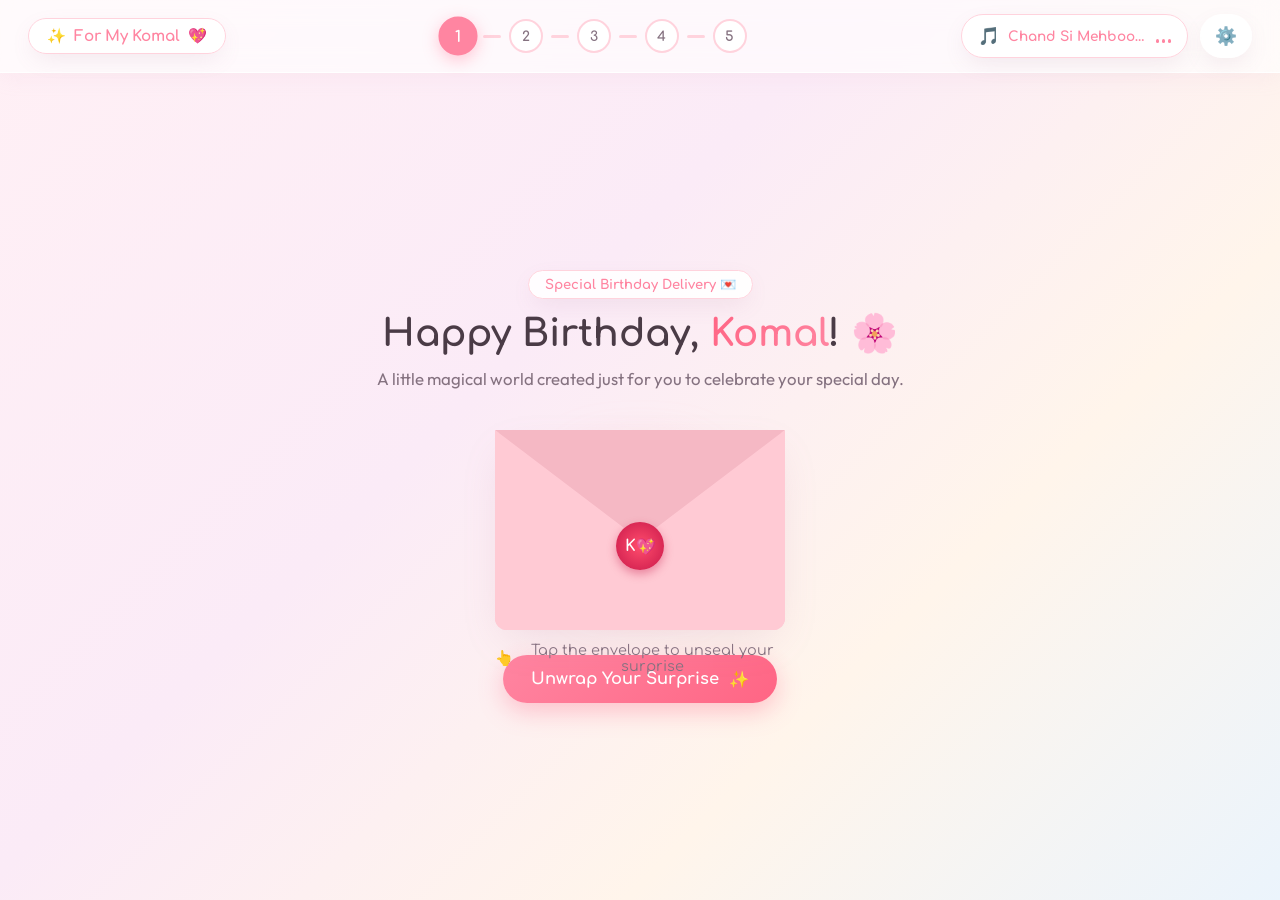
==== commit 8826efd9: "fix: embed all 4 photos as base64 to eliminate phone loading errors, set Chand Si Mehbooba full audi" ====
--- a/komal-birthday-web/index.html
+++ b/komal-birthday-web/index.html
@@ -1,4 +1,4 @@
-<!DOCTYPE html>
+﻿<!DOCTYPE html>
 <html lang="en">
 <head>
   <meta charset="UTF-8">
@@ -12,7 +12,1825 @@
   <link rel="preconnect" href="https://fonts.gstatic.com" crossorigin>
   <link href="https://fonts.googleapis.com/css2?family=Caveat:wght@600;700&family=Comfortaa:wght@400;600;700&family=Outfit:wght@300;400;500;600;700&family=Playfair+Display:ital,wght@0,600;1,600&display=swap" rel="stylesheet">
 
-  <link rel="stylesheet" href="css/style.css">
+  <style>
+/* ========================================================
+   KOMAL'S BIRTHDAY SURPRISE - PASTEL WONDERLAND DESIGN SYSTEM
+   Optimized for Tablets (iPad, Android Tabs) & Responsive Web
+   ======================================================== */
+
+:root {
+  /* Cute & Playful Pastel Wonderland Palette */
+  --bg-gradient: linear-gradient(135deg, #FFF0F5 0%, #FBEBF7 40%, #FFF5EB 70%, #EBF4FC 100%);
+  --primary-pink: #FF85A1;
+  --primary-hover: #FF6584;
+  --soft-pink: #FFD3DD;
+  --cream: #FFFDF9;
+  --cream-alt: #FFF6F0;
+  --pastel-lavender: #E8DDFA;
+  --pastel-yellow: #FFF2B2;
+  --pastel-mint: #C4F4E4;
+  --pastel-peach: #FFD8BE;
+  --pastel-blue: #CDE8FF;
+  
+  --text-primary: #4A3B46;
+  --text-muted: #857280;
+  --text-light: #A895A3;
+  --accent-gold: #FFC043;
+  --candle-flame: #FFA600;
+
+  /* Glassmorphism & Depth */
+  --glass-bg: rgba(255, 255, 255, 0.78);
+  --glass-border: rgba(255, 255, 255, 0.95);
+  --card-shadow: 0 16px 40px -12px rgba(186, 126, 161, 0.22);
+  --card-shadow-hover: 0 24px 48px -10px rgba(186, 126, 161, 0.32);
+  --soft-shadow: 0 8px 24px -6px rgba(162, 114, 142, 0.16);
+
+  /* Typography */
+  --font-main: 'Outfit', -apple-system, BlinkMacSystemFont, sans-serif;
+  --font-display: 'Comfortaa', cursive, sans-serif;
+  --font-handwriting: 'Caveat', cursive, sans-serif;
+  --font-serif: 'Playfair Display', Georgia, serif;
+
+  /* Layout & Viewports */
+  --tab-max-width: 1040px;
+  --touch-target-min: 48px;
+  --border-radius-lg: 28px;
+  --border-radius-md: 18px;
+  --border-radius-sm: 12px;
+}
+
+/* ==================== RESET & BASE ==================== */
+*, *::before, *::after {
+  box-sizing: border-box;
+  margin: 0;
+  padding: 0;
+  -webkit-tap-highlight-color: transparent;
+}
+
+html, body {
+  width: 100%;
+  max-width: 100vw;
+  height: 100%;
+  overflow: hidden;
+  overflow-x: hidden !important;
+  font-family: var(--font-main);
+  background: var(--bg-gradient);
+  color: var(--text-primary);
+  user-select: none;
+  -webkit-user-select: none;
+}
+
+body {
+  position: relative;
+  display: flex;
+  flex-direction: column;
+}
+
+/* Background Particle & Confetti Canvases */
+#ambient-canvas, #confetti-canvas {
+  position: fixed;
+  top: 0;
+  left: 0;
+  width: 100%;
+  height: 100%;
+  pointer-events: none;
+  z-index: 1;
+}
+#confetti-canvas {
+  z-index: 99;
+}
+
+/* ==================== APP HEADER & NAVIGATION ==================== */
+.app-header {
+  position: relative;
+  z-index: 10;
+  display: flex;
+  align-items: center;
+  justify-content: space-between;
+  padding: 14px 28px;
+  background: rgba(255, 255, 255, 0.65);
+  backdrop-filter: blur(12px);
+  -webkit-backdrop-filter: blur(12px);
+  border-bottom: 1.5px solid var(--glass-border);
+  box-shadow: 0 4px 20px rgba(220, 180, 205, 0.12);
+}
+
+.recipient-tag {
+  display: inline-flex;
+  align-items: center;
+  gap: 8px;
+  padding: 8px 18px;
+  background: rgba(255, 255, 255, 0.9);
+  border: 1.5px solid var(--soft-pink);
+  border-radius: 999px;
+  font-family: var(--font-display);
+  font-weight: 700;
+  font-size: 0.95rem;
+  color: var(--primary-pink);
+  box-shadow: var(--soft-shadow);
+}
+
+.heart-pulse {
+  display: inline-block;
+  animation: heartBeat 1.4s infinite ease-in-out;
+}
+
+@keyframes heartBeat {
+  0%, 100% { transform: scale(1); }
+  50% { transform: scale(1.25); }
+}
+
+/* Scene Stepper Indicator */
+.scene-stepper {
+  display: flex;
+  align-items: center;
+  gap: 8px;
+}
+
+.step-dot {
+  width: 34px;
+  height: 34px;
+  border-radius: 50%;
+  border: 2px solid var(--soft-pink);
+  background: #FFF;
+  color: var(--text-muted);
+  font-family: var(--font-display);
+  font-weight: 700;
+  font-size: 0.85rem;
+  display: flex;
+  align-items: center;
+  justify-content: center;
+  cursor: pointer;
+  transition: all 0.3s cubic-bezier(0.34, 1.56, 0.64, 1);
+}
+
+.step-dot.active {
+  background: var(--primary-pink);
+  color: #FFF;
+  border-color: var(--primary-pink);
+  transform: scale(1.15);
+  box-shadow: 0 4px 14px rgba(255, 133, 161, 0.45);
+}
+
+.step-dot.completed {
+  background: var(--pastel-lavender);
+  color: var(--text-primary);
+  border-color: var(--primary-pink);
+}
+
+.step-line {
+  width: 18px;
+  height: 3px;
+  background: var(--soft-pink);
+  border-radius: 2px;
+}
+
+.header-right {
+  display: flex;
+  align-items: center;
+  gap: 12px;
+}
+
+.icon-btn {
+  display: inline-flex;
+  align-items: center;
+  justify-content: center;
+  gap: 6px;
+  min-width: 44px;
+  height: 44px;
+  padding: 0 14px;
+  border-radius: 999px;
+  border: 1.5px solid var(--glass-border);
+  background: rgba(255, 255, 255, 0.85);
+  cursor: pointer;
+  font-size: 1.1rem;
+  box-shadow: var(--soft-shadow);
+  transition: all 0.25s ease;
+}
+
+.icon-btn:hover {
+  transform: translateY(-2px);
+  background: #FFF;
+  box-shadow: var(--card-shadow);
+}
+
+.sound-wave {
+  display: inline-flex;
+  align-items: flex-end;
+  gap: 3px;
+  height: 14px;
+}
+
+.sound-wave .bar {
+  width: 3px;
+  height: 4px;
+  background: var(--primary-pink);
+  border-radius: 3px;
+  transition: height 0.2s ease;
+}
+
+.icon-btn.playing .sound-wave .bar:nth-child(1) { animation: soundBar 0.8s infinite ease-in-out alternate; }
+.icon-btn.playing .sound-wave .bar:nth-child(2) { animation: soundBar 0.6s infinite ease-in-out alternate 0.2s; }
+.icon-btn.playing .sound-wave .bar:nth-child(3) { animation: soundBar 0.9s infinite ease-in-out alternate 0.4s; }
+
+@keyframes soundBar {
+  0% { height: 4px; }
+  100% { height: 16px; }
+}
+
+/* ==================== VIEWPORT STAGE & SCENES ==================== */
+.viewport-stage {
+  position: relative;
+  z-index: 5;
+  flex: 1;
+  width: 100%;
+  max-width: var(--tab-max-width);
+  margin: 0 auto;
+  padding: 16px 14px;
+  height: calc(100vh - 70px);
+  height: calc(100dvh - 70px);
+  overflow-y: auto;
+  overflow-x: hidden !important;
+  -webkit-overflow-scrolling: touch;
+  scroll-behavior: smooth;
+  box-sizing: border-box;
+}
+
+@media (min-width: 768px) {
+  .viewport-stage {
+    padding: 24px 28px;
+    height: calc(100vh - 75px);
+    height: calc(100dvh - 75px);
+  }
+}
+
+.scene {
+  display: none;
+  opacity: 0;
+  transform: translateY(20px) scale(0.98);
+  transition: opacity 0.5s ease, transform 0.5s cubic-bezier(0.16, 1, 0.3, 1);
+  min-height: 100%;
+  width: 100%;
+}
+
+.scene.active {
+  display: flex;
+  flex-direction: column;
+  align-items: center;
+  justify-content: center;
+  opacity: 1;
+  transform: translateY(0) scale(1);
+}
+
+.scene-content {
+  width: 100%;
+  display: flex;
+  flex-direction: column;
+  align-items: center;
+  text-align: center;
+  margin: auto 0;
+  padding: 10px 0;
+}
+
+/* Badges & Titles */
+.scene-badge {
+  display: inline-block;
+  padding: 6px 16px;
+  background: rgba(255, 255, 255, 0.9);
+  border: 1.5px solid var(--soft-pink);
+  border-radius: 999px;
+  font-family: var(--font-display);
+  font-size: 0.82rem;
+  font-weight: 700;
+  color: var(--primary-pink);
+  margin-bottom: 12px;
+  box-shadow: var(--soft-shadow);
+}
+
+.main-title {
+  font-family: var(--font-display);
+  font-size: 2.35rem;
+  font-weight: 700;
+  line-height: 1.25;
+  color: var(--text-primary);
+  margin-bottom: 8px;
+}
+
+.scene-heading {
+  font-family: var(--font-display);
+  font-size: 2.1rem;
+  font-weight: 700;
+  margin-bottom: 8px;
+}
+
+.highlight-name {
+  color: var(--primary-pink);
+  background: linear-gradient(120deg, #FF6584, #FF85A1);
+  -webkit-background-clip: text;
+  -webkit-text-fill-color: transparent;
+}
+
+.subtitle, .scene-subheading {
+  font-size: 1.05rem;
+  color: var(--text-muted);
+  max-width: 540px;
+  line-height: 1.5;
+  margin-bottom: 24px;
+}
+
+/* ==================== BUTTONS ==================== */
+.btn {
+  display: inline-flex;
+  align-items: center;
+  justify-content: center;
+  gap: 10px;
+  min-height: var(--touch-target-min);
+  padding: 12px 28px;
+  border-radius: 999px;
+  border: none;
+  font-family: var(--font-display);
+  font-size: 1.02rem;
+  font-weight: 700;
+  cursor: pointer;
+  transition: all 0.3s cubic-bezier(0.34, 1.56, 0.64, 1);
+  box-shadow: var(--soft-shadow);
+}
+
+.btn-primary {
+  background: linear-gradient(135deg, #FF85A1 0%, #FF6584 100%);
+  color: #FFF;
+  box-shadow: 0 8px 24px rgba(255, 101, 132, 0.35);
+}
+
+.btn-primary:hover:not(.disabled) {
+  transform: translateY(-3px) scale(1.03);
+  box-shadow: 0 12px 30px rgba(255, 101, 132, 0.45);
+}
+
+.btn-secondary {
+  background: rgba(255, 255, 255, 0.9);
+  color: var(--text-primary);
+  border: 1.5px solid var(--soft-pink);
+}
+
+.btn-secondary:hover {
+  background: #FFF;
+  transform: translateY(-2px);
+}
+
+.btn.disabled {
+  opacity: 0.45;
+  cursor: not-allowed;
+  pointer-events: none;
+  transform: none !important;
+  box-shadow: none !important;
+}
+
+.scene-actions {
+  display: flex;
+  align-items: center;
+  justify-content: center;
+  gap: 16px;
+  margin-top: 26px;
+  width: 100%;
+}
+
+/* ==================== SCENE 1: ENVELOPE ==================== */
+.gate-container {
+  max-width: 600px;
+}
+
+.envelope-wrapper {
+  position: relative;
+  width: 290px;
+  height: 200px;
+  margin: 15px auto 25px;
+  cursor: pointer;
+  perspective: 1000px;
+}
+
+.envelope-glow {
+  position: absolute;
+  top: 50%;
+  left: 50%;
+  width: 260px;
+  height: 180px;
+  transform: translate(-50%, -50%);
+  background: radial-gradient(circle, rgba(255, 182, 193, 0.6) 0%, rgba(255, 255, 255, 0) 70%);
+  filter: blur(20px);
+  z-index: 0;
+  animation: pulseGlow 3s infinite alternate;
+}
+
+@keyframes pulseGlow {
+  0% { transform: translate(-50%, -50%) scale(0.9); opacity: 0.6; }
+  100% { transform: translate(-50%, -50%) scale(1.2); opacity: 1; }
+}
+
+.envelope {
+  position: relative;
+  width: 100%;
+  height: 100%;
+  border-radius: 12px;
+  box-shadow: var(--card-shadow);
+  transition: transform 0.4s cubic-bezier(0.34, 1.56, 0.64, 1);
+  z-index: 2;
+}
+
+.envelope-wrapper:hover .envelope {
+  transform: translateY(-6px);
+}
+
+.envelope-back {
+  position: absolute;
+  width: 100%;
+  height: 100%;
+  background: #F7D0D8;
+  border-radius: 12px;
+}
+
+.envelope-letter {
+  position: absolute;
+  top: 10px;
+  left: 15px;
+  width: 260px;
+  height: 170px;
+  background: #FFFDF9;
+  border-radius: 10px;
+  padding: 16px;
+  box-shadow: 0 4px 12px rgba(0,0,0,0.06);
+  transition: transform 0.6s cubic-bezier(0.16, 1, 0.3, 1);
+  z-index: 2;
+}
+
+.envelope-wrapper.open .envelope-letter {
+  transform: translateY(-80px);
+}
+
+.mini-letter-content {
+  text-align: center;
+  font-family: var(--font-handwriting);
+}
+
+.mini-letter-content h3 {
+  font-size: 1.35rem;
+  color: var(--primary-pink);
+  margin: 6px 0;
+}
+
+.mini-letter-content p {
+  font-size: 1.15rem;
+  color: var(--text-muted);
+}
+
+.envelope-front {
+  position: absolute;
+  bottom: 0;
+  width: 0;
+  height: 0;
+  border-left: 145px solid #FFCAD4;
+  border-right: 145px solid #FFCAD4;
+  border-top: 100px solid transparent;
+  border-bottom: 100px solid #FFCAD4;
+  border-radius: 0 0 12px 12px;
+  z-index: 3;
+}
+
+.envelope-flap {
+  position: absolute;
+  top: 0;
+  left: 0;
+  width: 0;
+  height: 0;
+  border-left: 145px solid transparent;
+  border-right: 145px solid transparent;
+  border-top: 110px solid #F5B8C4;
+  transform-origin: top;
+  transition: transform 0.6s cubic-bezier(0.16, 1, 0.3, 1);
+  z-index: 4;
+}
+
+.envelope-wrapper.open .envelope-flap {
+  transform: rotateX(180deg);
+  z-index: 1;
+}
+
+.wax-seal {
+  position: absolute;
+  top: 92px;
+  left: 50%;
+  transform: translateX(-50%);
+  width: 48px;
+  height: 48px;
+  background: radial-gradient(circle, #FF4D6D 0%, #C9184A 100%);
+  border-radius: 50%;
+  display: flex;
+  align-items: center;
+  justify-content: center;
+  color: #FFF;
+  font-family: var(--font-display);
+  font-weight: 700;
+  box-shadow: 0 4px 10px rgba(201, 24, 74, 0.4);
+  z-index: 5;
+  transition: opacity 0.3s ease;
+}
+
+.envelope-wrapper.open .wax-seal {
+  opacity: 0;
+  pointer-events: none;
+}
+
+.tap-hint {
+  display: flex;
+  align-items: center;
+  justify-content: center;
+  gap: 6px;
+  margin-top: 12px;
+  font-family: var(--font-display);
+  font-size: 0.9rem;
+  color: var(--text-muted);
+}
+
+.hand-icon {
+  animation: bounceHand 1.5s infinite;
+}
+
+@keyframes bounceHand {
+  0%, 100% { transform: translateY(0); }
+  50% { transform: translateY(-6px); }
+}
+
+/* ==================== SCENE 2: BALLOONS ==================== */
+.balloons-stage {
+  max-width: 820px;
+}
+
+.balloon-counter-badge {
+  display: inline-flex;
+  gap: 4px;
+  padding: 8px 20px;
+  background: rgba(255, 255, 255, 0.92);
+  border: 1.5px solid var(--soft-pink);
+  border-radius: 999px;
+  font-family: var(--font-display);
+  font-size: 0.95rem;
+  margin-bottom: 20px;
+  box-shadow: var(--soft-shadow);
+}
+
+.balloons-arena {
+  position: relative;
+  width: 100%;
+  height: 290px;
+  display: flex;
+  align-items: center;
+  justify-content: space-around;
+  flex-wrap: wrap;
+  gap: 15px;
+  margin-bottom: 20px;
+}
+
+.balloon-item {
+  position: relative;
+  width: 90px;
+  height: 120px;
+  cursor: pointer;
+  transition: transform 0.25s cubic-bezier(0.34, 1.56, 0.64, 1);
+  animation: floatBalloon 3s ease-in-out infinite alternate;
+}
+
+.balloon-item:hover {
+  transform: scale(1.1) translateY(-6px);
+}
+
+.balloon-body {
+  position: relative;
+  width: 90px;
+  height: 110px;
+  border-radius: 50% 50% 50% 50% / 40% 40% 60% 60%;
+  box-shadow: inset -10px -10px 20px rgba(0,0,0,0.08), 0 10px 24px rgba(186, 126, 161, 0.25);
+  display: flex;
+  align-items: center;
+  justify-content: center;
+}
+
+.balloon-body::before {
+  content: '';
+  position: absolute;
+  top: 15px;
+  left: 15px;
+  width: 20px;
+  height: 35px;
+  border-radius: 50%;
+  background: rgba(255, 255, 255, 0.55);
+  transform: rotate(-30deg);
+}
+
+.balloon-tail {
+  position: absolute;
+  bottom: -6px;
+  left: 50%;
+  transform: translateX(-50%);
+  width: 0;
+  height: 0;
+  border-left: 6px solid transparent;
+  border-right: 6px solid transparent;
+  border-bottom: 8px solid inherit;
+}
+
+.balloon-string {
+  position: absolute;
+  top: 115px;
+  left: 50%;
+  width: 2px;
+  height: 50px;
+  background: rgba(180, 160, 175, 0.5);
+  transform-origin: top center;
+  animation: swayString 2.5s ease-in-out infinite alternate;
+}
+
+@keyframes floatBalloon {
+  0% { transform: translateY(0); }
+  100% { transform: translateY(-16px); }
+}
+
+@keyframes swayString {
+  0% { transform: rotate(-6deg); }
+  100% { transform: rotate(6deg); }
+}
+
+/* Popped Balloon State */
+.balloon-item.popped {
+  pointer-events: none;
+  animation: popDisappear 0.3s forwards ease-out;
+}
+
+@keyframes popDisappear {
+  0% { transform: scale(1); opacity: 1; }
+  50% { transform: scale(1.4); opacity: 0.8; }
+  100% { transform: scale(0); opacity: 0; }
+}
+
+.compliment-card {
+  width: 100%;
+  max-width: 580px;
+  min-height: 80px;
+  padding: 18px 24px;
+  background: var(--glass-bg);
+  backdrop-filter: blur(14px);
+  -webkit-backdrop-filter: blur(14px);
+  border: 1.5px solid var(--glass-border);
+  border-radius: var(--border-radius-md);
+  box-shadow: var(--card-shadow);
+  display: flex;
+  align-items: center;
+  justify-content: center;
+  gap: 12px;
+  font-family: var(--font-handwriting);
+  font-size: 1.55rem;
+  color: var(--text-primary);
+  transition: all 0.35s ease;
+}
+
+.compliment-card.highlight {
+  animation: popCard 0.4s cubic-bezier(0.34, 1.56, 0.64, 1);
+  border-color: var(--primary-pink);
+}
+
+@keyframes popCard {
+  0% { transform: scale(0.96); }
+  50% { transform: scale(1.04); }
+  100% { transform: scale(1); }
+}
+
+/* ==================== SCENE 3: CAKE & CANDLES ==================== */
+.cake-stage {
+  max-width: 700px;
+}
+
+.mic-status-bar {
+  display: flex;
+  align-items: center;
+  gap: 12px;
+  margin-bottom: 22px;
+}
+
+.pill-btn {
+  padding: 8px 18px;
+  border-radius: 999px;
+  border: 1.5px solid var(--soft-pink);
+  background: rgba(255, 255, 255, 0.9);
+  font-family: var(--font-display);
+  font-size: 0.86rem;
+  font-weight: 600;
+  color: var(--text-primary);
+  cursor: pointer;
+  box-shadow: var(--soft-shadow);
+  transition: all 0.25s ease;
+}
+
+.pill-btn:hover {
+  background: #FFF;
+  border-color: var(--primary-pink);
+}
+
+.mic-meter {
+  display: inline-block;
+  font-size: 0.86rem;
+  color: var(--primary-pink);
+  font-weight: 600;
+}
+
+.cake-container {
+  position: relative;
+  width: 320px;
+  margin: 0 auto 20px;
+  display: flex;
+  flex-direction: column;
+  align-items: center;
+}
+
+.cake-topper {
+  margin-bottom: 8px;
+  padding: 6px 18px;
+  background: rgba(255, 255, 255, 0.95);
+  border: 1.5px solid var(--accent-gold);
+  border-radius: 999px;
+  font-family: var(--font-display);
+  font-size: 0.95rem;
+  font-weight: 700;
+  color: #D97706;
+  box-shadow: 0 4px 14px rgba(217, 119, 6, 0.2);
+  animation: floatTopper 2s infinite ease-in-out alternate;
+}
+
+@keyframes floatTopper {
+  0% { transform: translateY(0); }
+  100% { transform: translateY(-4px); }
+}
+
+/* Candles Row */
+.candles-row {
+  display: flex;
+  align-items: flex-end;
+  justify-content: center;
+  gap: 32px;
+  height: 75px;
+  z-index: 5;
+}
+
+.candle {
+  position: relative;
+  display: flex;
+  flex-direction: column;
+  align-items: center;
+  cursor: pointer;
+  padding: 6px 14px;
+  touch-action: manipulation;
+  transition: transform 0.2s ease;
+}
+
+.candle:hover:not(.extinguished) {
+  transform: scale(1.08);
+}
+
+.candle::before {
+  content: '';
+  position: absolute;
+  top: -14px;
+  left: -14px;
+  right: -14px;
+  bottom: -14px;
+}
+
+.flame-wrapper {
+  position: relative;
+  width: 22px;
+  height: 32px;
+  margin-bottom: 2px;
+  cursor: pointer;
+}
+
+.flame {
+  position: absolute;
+  bottom: 0;
+  left: 50%;
+  transform: translateX(-50%);
+  width: 14px;
+  height: 24px;
+  background: radial-gradient(ellipse at bottom, #FFFA80 0%, #FF9900 65%, rgba(255, 0, 0, 0.4) 100%);
+  border-radius: 50% 50% 35% 35% / 60% 60% 40% 40%;
+  box-shadow: 0 0 14px #FFB703, 0 0 28px rgba(255, 183, 3, 0.5);
+  animation: flicker 0.2s infinite alternate ease-in-out;
+  transform-origin: bottom center;
+}
+
+@keyframes flicker {
+  0% { transform: translateX(-50%) rotate(-2deg) scale(0.96); }
+  100% { transform: translateX(-50%) rotate(2deg) scale(1.05); }
+}
+
+.smoke {
+  position: absolute;
+  bottom: 5px;
+  left: 50%;
+  transform: translateX(-50%);
+  width: 6px;
+  height: 6px;
+  background: rgba(180, 180, 180, 0.6);
+  border-radius: 50%;
+  opacity: 0;
+  pointer-events: none;
+}
+
+/* Candle Extinguished */
+.candle.extinguished .flame,
+.candle.extinguished .flame-glow {
+  display: none;
+}
+
+.candle.extinguished .smoke {
+  animation: smokeRise 1.2s forwards ease-out;
+}
+
+@keyframes smokeRise {
+  0% { opacity: 0.8; transform: translateX(-50%) scale(1); }
+  50% { opacity: 0.5; transform: translate(-30%, -25px) scale(2.2); }
+  100% { opacity: 0; transform: translate(-60%, -50px) scale(3.5); }
+}
+
+.wick {
+  width: 2px;
+  height: 6px;
+  background: #4A3B46;
+  border-radius: 1px;
+}
+
+.candle-stick {
+  width: 12px;
+  height: 38px;
+  border-radius: 4px;
+  box-shadow: inset -2px 0 4px rgba(0,0,0,0.12);
+}
+
+.candle-pink { background: linear-gradient(180deg, #FFB6C1, #FF85A1); }
+.candle-yellow { background: linear-gradient(180deg, #FFF3B0, #FFE066); }
+.candle-mint { background: linear-gradient(180deg, #D8F3DC, #95D5B2); }
+
+/* Cake Tiers */
+.cake-tiers {
+  position: relative;
+  display: flex;
+  flex-direction: column;
+  align-items: center;
+}
+
+.cake-tier {
+  position: relative;
+  border-radius: 18px 18px 10px 10px;
+  box-shadow: 0 10px 24px rgba(186, 126, 161, 0.2);
+}
+
+.tier-top {
+  width: 190px;
+  height: 75px;
+  background: linear-gradient(180deg, #FFF0F5 0%, #FAD2E1 100%);
+  z-index: 3;
+}
+
+.tier-bottom {
+  width: 260px;
+  height: 90px;
+  background: linear-gradient(180deg, #FFF5EB 0%, #FDE2E4 100%);
+  margin-top: -6px;
+  z-index: 2;
+}
+
+.frosting-layer {
+  position: absolute;
+  top: -12px;
+  left: 0;
+  width: 100%;
+  display: flex;
+  justify-content: space-around;
+  font-size: 1.3rem;
+  z-index: 4;
+}
+
+.cream-drips {
+  position: absolute;
+  top: 0;
+  left: 0;
+  width: 100%;
+  height: 18px;
+  background: #FFF;
+  border-radius: 0 0 10px 10px;
+  box-shadow: 0 4px 6px rgba(0,0,0,0.04);
+}
+
+.cake-plate {
+  width: 300px;
+  height: 14px;
+  background: linear-gradient(90deg, #E5E7EB, #FFFFFF, #E5E7EB);
+  border-radius: 999px;
+  margin-top: -4px;
+  box-shadow: 0 8px 20px rgba(0,0,0,0.1);
+  z-index: 1;
+}
+
+.wish-success-card {
+  display: none;
+  margin-top: 15px;
+  padding: 14px 24px;
+  background: rgba(255, 255, 255, 0.95);
+  border: 1.5px solid var(--primary-pink);
+  border-radius: var(--border-radius-md);
+  box-shadow: var(--card-shadow);
+  animation: popSuccess 0.5s cubic-bezier(0.34, 1.56, 0.64, 1) forwards;
+}
+
+@keyframes popSuccess {
+  0% { transform: scale(0.85); opacity: 0; }
+  100% { transform: scale(1); opacity: 1; }
+}
+
+.sparkle-badge {
+  font-family: var(--font-display);
+  font-weight: 700;
+  color: var(--primary-pink);
+  font-size: 1.05rem;
+  margin-bottom: 4px;
+}
+
+/* ==================== SCENE 4: LETTER & POLAROIDS ==================== */
+.letter-stage {
+  max-width: 980px;
+  width: 100%;
+}
+
+.letter-polaroids-grid {
+  display: flex;
+  flex-direction: column;
+  gap: 24px;
+  width: 100%;
+  max-width: 100%;
+  margin-bottom: 10px;
+  text-align: left;
+  box-sizing: border-box;
+}
+
+@media (min-width: 900px) and (orientation: landscape) {
+  .letter-polaroids-grid {
+    display: grid;
+    grid-template-columns: 1.15fr 0.85fr;
+    gap: 28px;
+  }
+}
+
+/* Column 1: Stationery Letter */
+.stationery-card {
+  background: #FFFDF9;
+  border-radius: var(--border-radius-md);
+  padding: 24px 20px;
+  box-shadow: var(--card-shadow);
+  border: 1px solid rgba(240, 220, 228, 0.8);
+  position: relative;
+  background-image: radial-gradient(#F3E1E8 0.75px, transparent 0.75px);
+  background-size: 20px 20px;
+  width: 100%;
+  max-width: 100%;
+  box-sizing: border-box;
+  overflow: hidden;
+}
+
+@media (min-width: 768px) {
+  .stationery-card {
+    padding: 34px 38px;
+  }
+}
+
+.stationery-header {
+  display: flex;
+  align-items: center;
+  justify-content: space-between;
+  border-bottom: 1.5px dashed #F2CCD9;
+  padding-bottom: 12px;
+  margin-bottom: 18px;
+}
+
+.stationery-date {
+  font-family: var(--font-display);
+  font-size: 0.85rem;
+  color: var(--text-muted);
+  font-weight: 600;
+}
+
+.letter-salutation {
+  font-family: var(--font-serif);
+  font-size: 1.8rem;
+  color: var(--text-primary);
+  margin-bottom: 16px;
+}
+
+.letter-body {
+  font-family: var(--font-serif);
+  font-size: 1.08rem;
+  line-height: 1.8;
+  color: #3D2F38;
+}
+
+.letter-body p {
+  margin-bottom: 14px;
+}
+
+.letter-closing {
+  font-family: var(--font-handwriting);
+  font-size: 1.5rem;
+  color: var(--primary-pink);
+  margin-top: 20px;
+  line-height: 1.4;
+}
+
+.letter-footer {
+  text-align: center;
+  margin-top: 18px;
+  padding-top: 14px;
+  border-top: 1px dashed #F2CCD9;
+  font-size: 1.2rem;
+}
+
+/* Column 2: Polaroid Stack */
+.polaroids-column {
+  display: flex;
+  flex-direction: column;
+  align-items: center;
+}
+
+.polaroids-shelf-header {
+  text-align: center;
+  margin-bottom: 14px;
+}
+
+.polaroids-shelf-header h3 {
+  font-family: var(--font-display);
+  font-size: 1.25rem;
+  color: var(--text-primary);
+}
+
+.polaroids-shelf-header p {
+  font-size: 0.86rem;
+  color: var(--text-muted);
+}
+
+.polaroid-stack {
+  display: grid;
+  grid-template-columns: 1fr 1fr;
+  gap: 16px;
+  width: 100%;
+}
+
+.polaroid-card {
+  position: relative;
+  background: #FFF;
+  padding: 10px 10px 16px;
+  border-radius: 4px;
+  box-shadow: 0 10px 22px rgba(162, 114, 142, 0.22);
+  transform: rotate(var(--rotation, 0deg));
+  transition: all 0.35s cubic-bezier(0.34, 1.56, 0.64, 1);
+  cursor: pointer;
+  box-sizing: border-box;
+}
+
+@media (max-width: 600px) {
+  .polaroid-card {
+    transform: none !important;
+    padding: 8px 8px 12px;
+  }
+}
+
+.polaroid-card:hover {
+  transform: scale(1.05) rotate(0deg) !important;
+  z-index: 10;
+  box-shadow: 0 18px 36px rgba(162, 114, 142, 0.35);
+}
+
+.tape-strip {
+  position: absolute;
+  top: -8px;
+  left: 50%;
+  transform: translateX(-50%);
+  width: 48px;
+  height: 16px;
+  background: rgba(255, 243, 176, 0.7);
+  box-shadow: 0 2px 4px rgba(0,0,0,0.06);
+  border-radius: 2px;
+}
+
+.photo-frame {
+  width: 100%;
+  aspect-ratio: 1 / 1;
+  overflow: hidden;
+  background: #F4E8EE;
+  border-radius: 2px;
+}
+
+.photo-frame img {
+  width: 100%;
+  height: 100%;
+  object-fit: cover;
+  transition: transform 0.4s ease;
+}
+
+.polaroid-card:hover .photo-frame img {
+  transform: scale(1.05);
+}
+
+.polaroid-card .caption {
+  font-family: var(--font-handwriting);
+  font-size: 1.05rem;
+  color: #4A3B46;
+  text-align: center;
+  margin-top: 8px;
+  line-height: 1.3;
+  word-break: break-word;
+}
+
+.add-photos-inline-btn {
+  margin-top: 16px;
+  width: 100%;
+  padding: 10px 16px;
+  background: rgba(255, 255, 255, 0.85);
+  border: 1.5px dashed var(--primary-pink);
+  border-radius: var(--border-radius-sm);
+  font-family: var(--font-display);
+  font-size: 0.9rem;
+  font-weight: 600;
+  color: var(--primary-pink);
+  cursor: pointer;
+  transition: all 0.25s ease;
+}
+
+.add-photos-inline-btn:hover {
+  background: #FFF;
+  border-style: solid;
+  transform: translateY(-2px);
+}
+
+/* ==================== SCENE 5: GIFT BOX FINALE ==================== */
+.gift-stage {
+  max-width: 620px;
+}
+
+.gift-box-wrapper {
+  position: relative;
+  width: 220px;
+  height: 220px;
+  margin: 15px auto 25px;
+  cursor: pointer;
+  perspective: 1000px;
+}
+
+.gift-box-glow {
+  position: absolute;
+  top: 50%;
+  left: 50%;
+  width: 240px;
+  height: 240px;
+  transform: translate(-50%, -50%);
+  background: radial-gradient(circle, rgba(255, 215, 0, 0.4) 0%, rgba(255, 255, 255, 0) 70%);
+  filter: blur(25px);
+  animation: pulseGlow 2.5s infinite alternate;
+}
+
+.gift-box {
+  position: relative;
+  width: 100%;
+  height: 100%;
+  transition: transform 0.3s ease;
+}
+
+.gift-box-wrapper:hover .gift-box {
+  transform: scale(1.04);
+}
+
+.box-lid {
+  position: absolute;
+  top: 20px;
+  left: 50%;
+  transform: translateX(-50%);
+  width: 170px;
+  height: 42px;
+  background: linear-gradient(135deg, #FF85A1 0%, #FF6584 100%);
+  border-radius: 8px 8px 4px 4px;
+  box-shadow: 0 8px 16px rgba(201, 24, 74, 0.25);
+  z-index: 4;
+  transition: transform 0.6s cubic-bezier(0.16, 1, 0.3, 1), opacity 0.4s ease;
+}
+
+.gift-box-wrapper.opened .box-lid {
+  transform: translate(-50%, -90px) rotate(-18deg);
+  opacity: 0;
+}
+
+.ribbon-bow {
+  position: absolute;
+  top: -20px;
+  left: 50%;
+  transform: translateX(-50%);
+  display: flex;
+  align-items: center;
+  justify-content: center;
+}
+
+.bow-loop {
+  width: 28px;
+  height: 22px;
+  border: 4px solid var(--accent-gold);
+  border-radius: 50% 50% 10% 50%;
+  background: rgba(255, 215, 0, 0.25);
+}
+
+.bow-loop.right {
+  transform: scaleX(-1);
+}
+
+.bow-center {
+  width: 12px;
+  height: 12px;
+  background: var(--accent-gold);
+  border-radius: 50%;
+  margin: 0 -4px;
+  z-index: 2;
+}
+
+.ribbon-vertical {
+  position: absolute;
+  left: 50%;
+  transform: translateX(-50%);
+  width: 22px;
+  height: 100%;
+  background: var(--accent-gold);
+}
+
+.box-body {
+  position: absolute;
+  bottom: 25px;
+  left: 50%;
+  transform: translateX(-50%);
+  width: 155px;
+  height: 135px;
+  background: linear-gradient(135deg, #FFA2B8 0%, #FF7597 100%);
+  border-radius: 4px 4px 14px 14px;
+  box-shadow: 0 14px 28px rgba(186, 126, 161, 0.3);
+  z-index: 2;
+}
+
+.ribbon-vertical-body {
+  position: absolute;
+  left: 50%;
+  transform: translateX(-50%);
+  width: 22px;
+  height: 100%;
+  background: var(--accent-gold);
+}
+
+.ribbon-horizontal-body {
+  position: absolute;
+  top: 50%;
+  transform: translateY(-50%);
+  width: 100%;
+  height: 20px;
+  background: var(--accent-gold);
+}
+
+.gift-tap-hint {
+  display: flex;
+  align-items: center;
+  justify-content: center;
+  gap: 6px;
+  margin-top: 10px;
+  font-family: var(--font-display);
+  font-size: 0.92rem;
+  color: var(--text-muted);
+}
+
+.pulse-hand {
+  animation: bounceHand 1.5s infinite;
+}
+
+.grand-finale-card {
+  width: 100%;
+  max-width: 540px;
+  padding: 32px 36px;
+  background: var(--glass-bg);
+  backdrop-filter: blur(16px);
+  -webkit-backdrop-filter: blur(16px);
+  border: 2px solid var(--accent-gold);
+  border-radius: var(--border-radius-lg);
+  box-shadow: 0 20px 50px rgba(255, 183, 3, 0.25);
+  animation: popFinale 0.6s cubic-bezier(0.34, 1.56, 0.64, 1) forwards;
+}
+
+@keyframes popFinale {
+  0% { transform: scale(0.8); opacity: 0; }
+  100% { transform: scale(1); opacity: 1; }
+}
+
+.grand-finale-card.hidden {
+  display: none;
+}
+
+.finale-crown {
+  font-size: 2.5rem;
+  margin-bottom: 6px;
+}
+
+.finale-title {
+  font-family: var(--font-display);
+  font-size: 1.85rem;
+  color: var(--primary-pink);
+  margin-bottom: 12px;
+}
+
+.finale-quote {
+  font-family: var(--font-serif);
+  font-size: 1.25rem;
+  font-style: italic;
+  color: #3D2F38;
+  margin-bottom: 22px;
+}
+
+.finale-wishes-grid {
+  display: grid;
+  grid-template-columns: 1fr 1fr;
+  gap: 12px;
+  margin-bottom: 24px;
+}
+
+.wish-item {
+  display: flex;
+  align-items: center;
+  gap: 8px;
+  padding: 10px 14px;
+  background: rgba(255, 255, 255, 0.85);
+  border: 1px solid var(--soft-pink);
+  border-radius: var(--border-radius-sm);
+  font-family: var(--font-display);
+  font-size: 0.88rem;
+  font-weight: 600;
+  color: var(--text-primary);
+}
+
+.finale-actions {
+  display: flex;
+  justify-content: center;
+  gap: 14px;
+}
+
+/* ==================== PERSONALIZATION MODAL DRAWER ==================== */
+.modal-overlay {
+  position: fixed;
+  top: 0;
+  left: 0;
+  width: 100%;
+  height: 100%;
+  background: rgba(40, 20, 30, 0.45);
+  backdrop-filter: blur(6px);
+  -webkit-backdrop-filter: blur(6px);
+  z-index: 1000;
+  display: flex;
+  align-items: center;
+  justify-content: center;
+  padding: 20px;
+  opacity: 0;
+  pointer-events: none;
+  transition: opacity 0.3s ease;
+}
+
+.modal-overlay.open {
+  opacity: 1;
+  pointer-events: auto;
+}
+
+.modal-sheet {
+  width: 100%;
+  max-width: 620px;
+  max-height: 90vh;
+  overflow-y: auto;
+  background: #FFFDF9;
+  border-radius: var(--border-radius-lg);
+  padding: 28px;
+  box-shadow: 0 24px 60px rgba(0,0,0,0.2);
+  transform: translateY(20px);
+  transition: transform 0.3s cubic-bezier(0.16, 1, 0.3, 1);
+}
+
+.modal-overlay.open .modal-sheet {
+  transform: translateY(0);
+}
+
+.modal-header {
+  display: flex;
+  align-items: center;
+  justify-content: space-between;
+  margin-bottom: 16px;
+  padding-bottom: 12px;
+  border-bottom: 1.5px solid #F3E0E8;
+}
+
+.modal-title-row {
+  display: flex;
+  align-items: center;
+  gap: 10px;
+}
+
+.modal-title-row h3 {
+  font-family: var(--font-display);
+  font-size: 1.3rem;
+  color: var(--text-primary);
+}
+
+.modal-close-btn {
+  background: none;
+  border: none;
+  font-size: 1.3rem;
+  cursor: pointer;
+  color: var(--text-muted);
+}
+
+.modal-intro {
+  font-size: 0.92rem;
+  color: var(--text-muted);
+  margin-bottom: 20px;
+}
+
+.form-group {
+  margin-bottom: 18px;
+}
+
+.form-group label {
+  display: block;
+  font-family: var(--font-display);
+  font-size: 0.9rem;
+  font-weight: 700;
+  margin-bottom: 6px;
+  color: var(--text-primary);
+}
+
+.form-group input[type="text"],
+.form-group textarea {
+  width: 100%;
+  padding: 12px 16px;
+  border-radius: var(--border-radius-sm);
+  border: 1.5px solid #F0D5E0;
+  font-family: var(--font-main);
+  font-size: 0.95rem;
+  background: #FFF;
+  color: var(--text-primary);
+  outline: none;
+  transition: border-color 0.2s ease;
+}
+
+.form-group input[type="text"]:focus,
+.form-group textarea:focus {
+  border-color: var(--primary-pink);
+}
+
+.photo-upload-grid {
+  display: grid;
+  grid-template-columns: repeat(4, 1fr);
+  gap: 12px;
+}
+
+.photo-slot {
+  display: flex;
+  flex-direction: column;
+  gap: 6px;
+}
+
+.slot-num {
+  font-size: 0.75rem;
+  font-family: var(--font-display);
+  font-weight: 700;
+  color: var(--text-muted);
+}
+
+.upload-box {
+  width: 100%;
+  aspect-ratio: 1 / 1;
+  border: 1.5px dashed var(--soft-pink);
+  border-radius: 8px;
+  background: #FFF5F7;
+  display: flex;
+  align-items: center;
+  justify-content: center;
+  cursor: pointer;
+  overflow: hidden;
+  position: relative;
+}
+
+.upload-box:hover {
+  border-color: var(--primary-pink);
+  background: #FFEBEF;
+}
+
+.upload-placeholder {
+  font-size: 0.85rem;
+  font-weight: 600;
+  color: var(--primary-pink);
+}
+
+.slot-preview {
+  width: 100%;
+  height: 100%;
+  object-fit: cover;
+}
+
+.slot-preview.hidden {
+  display: none;
+}
+
+.file-input {
+  display: none;
+}
+
+.cap-input {
+  padding: 6px 8px !important;
+  font-size: 0.8rem !important;
+}
+
+.modal-footer-actions {
+  display: flex;
+  justify-content: space-between;
+  align-items: center;
+  margin-top: 24px;
+}
+
+/* ==================== TABLET & MOBILE RESPONSIVE MEDIA QUERIES ==================== */
+
+/* Tablet Landscape (iPad 1024x768, 1280x800) */
+@media (min-width: 900px) and (orientation: landscape) {
+  .viewport-stage {
+    padding: 24px 36px;
+  }
+  
+  .letter-polaroids-grid {
+    grid-template-columns: 1.15fr 0.85fr;
+  }
+}
+
+/* Tablet Portrait & Mobile (<= 899px) */
+@media (max-width: 899px) {
+  .app-header {
+    padding: 10px 16px;
+  }
+
+  .step-line {
+    width: 10px;
+  }
+
+  .step-dot {
+    width: 28px;
+    height: 28px;
+    font-size: 0.75rem;
+  }
+
+  .main-title {
+    font-size: 1.85rem;
+  }
+
+  .scene-heading {
+    font-size: 1.65rem;
+  }
+
+  .letter-polaroids-grid {
+    grid-template-columns: 1fr;
+    gap: 20px;
+  }
+
+  .polaroids-column {
+    margin-top: 10px;
+  }
+
+  .photo-upload-grid {
+    grid-template-columns: repeat(2, 1fr);
+  }
+
+  .balloons-arena {
+    height: 240px;
+  }
+
+  .balloon-item {
+    width: 75px;
+    height: 100px;
+  }
+}
+
+/* Phone Specific Polish (<= 600px) */
+@media (max-width: 600px) {
+  .app-header {
+    padding: 8px 12px;
+  }
+  
+  .recipient-tag {
+    padding: 4px 10px;
+    font-size: 0.8rem;
+    gap: 4px;
+  }
+
+  .step-dot {
+    width: 24px;
+    height: 24px;
+    font-size: 0.7rem;
+  }
+
+  .step-line {
+    width: 6px;
+  }
+
+  .main-title {
+    font-size: 1.6rem;
+  }
+
+  .scene-heading {
+    font-size: 1.45rem;
+  }
+
+  .subtitle, .scene-subheading {
+    font-size: 0.92rem;
+    margin-bottom: 16px;
+  }
+
+  .envelope-wrapper {
+    width: 250px;
+    height: 175px;
+  }
+
+  .envelope-front {
+    border-left-width: 125px;
+    border-right-width: 125px;
+    border-bottom-width: 90px;
+  }
+
+  .envelope-flap {
+    border-left-width: 125px;
+    border-right-width: 125px;
+    border-top-width: 95px;
+  }
+
+  .envelope-letter {
+    width: 225px;
+    height: 150px;
+    padding: 10px;
+  }
+
+  .mini-letter-content h3 {
+    font-size: 1.1rem;
+  }
+
+  .mini-letter-content p {
+    font-size: 0.95rem;
+  }
+
+  .wax-seal {
+    top: 75px;
+    width: 40px;
+    height: 40px;
+  }
+
+  .cake-container {
+    max-width: 260px;
+  }
+
+  .tier-top {
+    width: 160px;
+    height: 65px;
+  }
+
+  .tier-bottom {
+    width: 220px;
+    height: 75px;
+  }
+
+  .cake-plate {
+    width: 250px;
+  }
+
+  .stationery-card {
+    padding: 20px 16px !important;
+  }
+
+  .letter-salutation {
+    font-size: 1.45rem;
+  }
+
+  .letter-body {
+    font-size: 0.98rem;
+    line-height: 1.7;
+  }
+
+  .letter-closing {
+    font-size: 1.3rem;
+  }
+
+  .polaroids-shelf-header h3 {
+    font-size: 1.1rem;
+  }
+
+  .polaroids-shelf-header p {
+    font-size: 0.78rem;
+  }
+
+  .polaroid-stack {
+    grid-template-columns: 1fr 1fr;
+    gap: 8px;
+  }
+
+  .btn {
+    padding: 10px 20px;
+    font-size: 0.92rem;
+  }
+
+  .scene-actions {
+    flex-wrap: wrap;
+    gap: 10px;
+  }
+
+  .music-track-btn {
+    padding: 0 10px;
+  }
+
+  .music-title {
+    display: none !important;
+  }
+}
+
+/* --- Music Track Indicator & Modal Config --- */
+.music-track-btn {
+  display: inline-flex;
+  align-items: center;
+  gap: 8px;
+  padding: 0 16px;
+  background: rgba(255, 255, 255, 0.95);
+  border: 1.5px solid var(--soft-pink);
+}
+
+.music-title {
+  font-family: var(--font-display);
+  font-size: 0.85rem;
+  font-weight: 700;
+  color: var(--primary-pink);
+  max-width: 140px;
+  white-space: nowrap;
+  overflow: hidden;
+  text-overflow: ellipsis;
+}
+
+@media (max-width: 600px) {
+  .music-title {
+    display: none;
+  }
+}
+
+.music-config-box {
+  display: flex;
+  align-items: center;
+  justify-content: space-between;
+  padding: 12px 16px;
+  background: #FFF5F7;
+  border: 1.5px solid var(--soft-pink);
+  border-radius: var(--border-radius-sm);
+  gap: 12px;
+}
+
+.music-info-row {
+  display: flex;
+  align-items: center;
+  gap: 10px;
+}
+
+.music-icon-badge {
+  font-size: 1.4rem;
+}
+
+.music-info-row strong {
+  font-family: var(--font-display);
+  font-size: 0.92rem;
+  color: var(--text-primary);
+}
+
+.music-info-row p {
+  font-size: 0.78rem;
+  color: var(--text-muted);
+}
+
+.upload-audio-btn {
+  flex-shrink: 0;
+  cursor: pointer;
+}
+
+
+</style>
 </head>
 <body>
   <!-- Ambient Particle Canvas for Sparkles and Hearts -->
@@ -43,10 +1861,10 @@
     </nav>
 
     <div class="header-right">
-      <!-- Music Control: Arctic Monkeys - I Wanna Be Yours -->
-      <button id="music-btn" class="icon-btn music-track-btn" title="Arctic Monkeys - I Wanna Be Yours" aria-label="Music Toggle">
+      <!-- Music Control: Chand Si Mehbooba -->
+      <button id="music-btn" class="icon-btn music-track-btn" title="Chand Si Mehbooba Ho Meri" aria-label="Music Toggle">
         <span class="music-icon">🎵</span>
-        <span class="music-title">I Wanna Be Yours</span>
+        <span class="music-title">Chand Si Mehbooba</span>
         <span class="sound-wave">
           <span class="bar"></span>
           <span class="bar"></span>
@@ -59,8 +1877,8 @@
         <span>⚙️</span>
       </button>
     </div>
-    <!-- Hidden HTML5 Audio Element for custom MP3 -->
-    <audio id="bgm-audio" loop preload="auto" src="audio/i-wanna-be-yours.mp3"></audio>
+    <!-- Hidden HTML5 Audio Element for Chand Si Mehbooba -->
+    <audio id="bgm-audio" loop autoplay preload="auto" src="[data-uri]